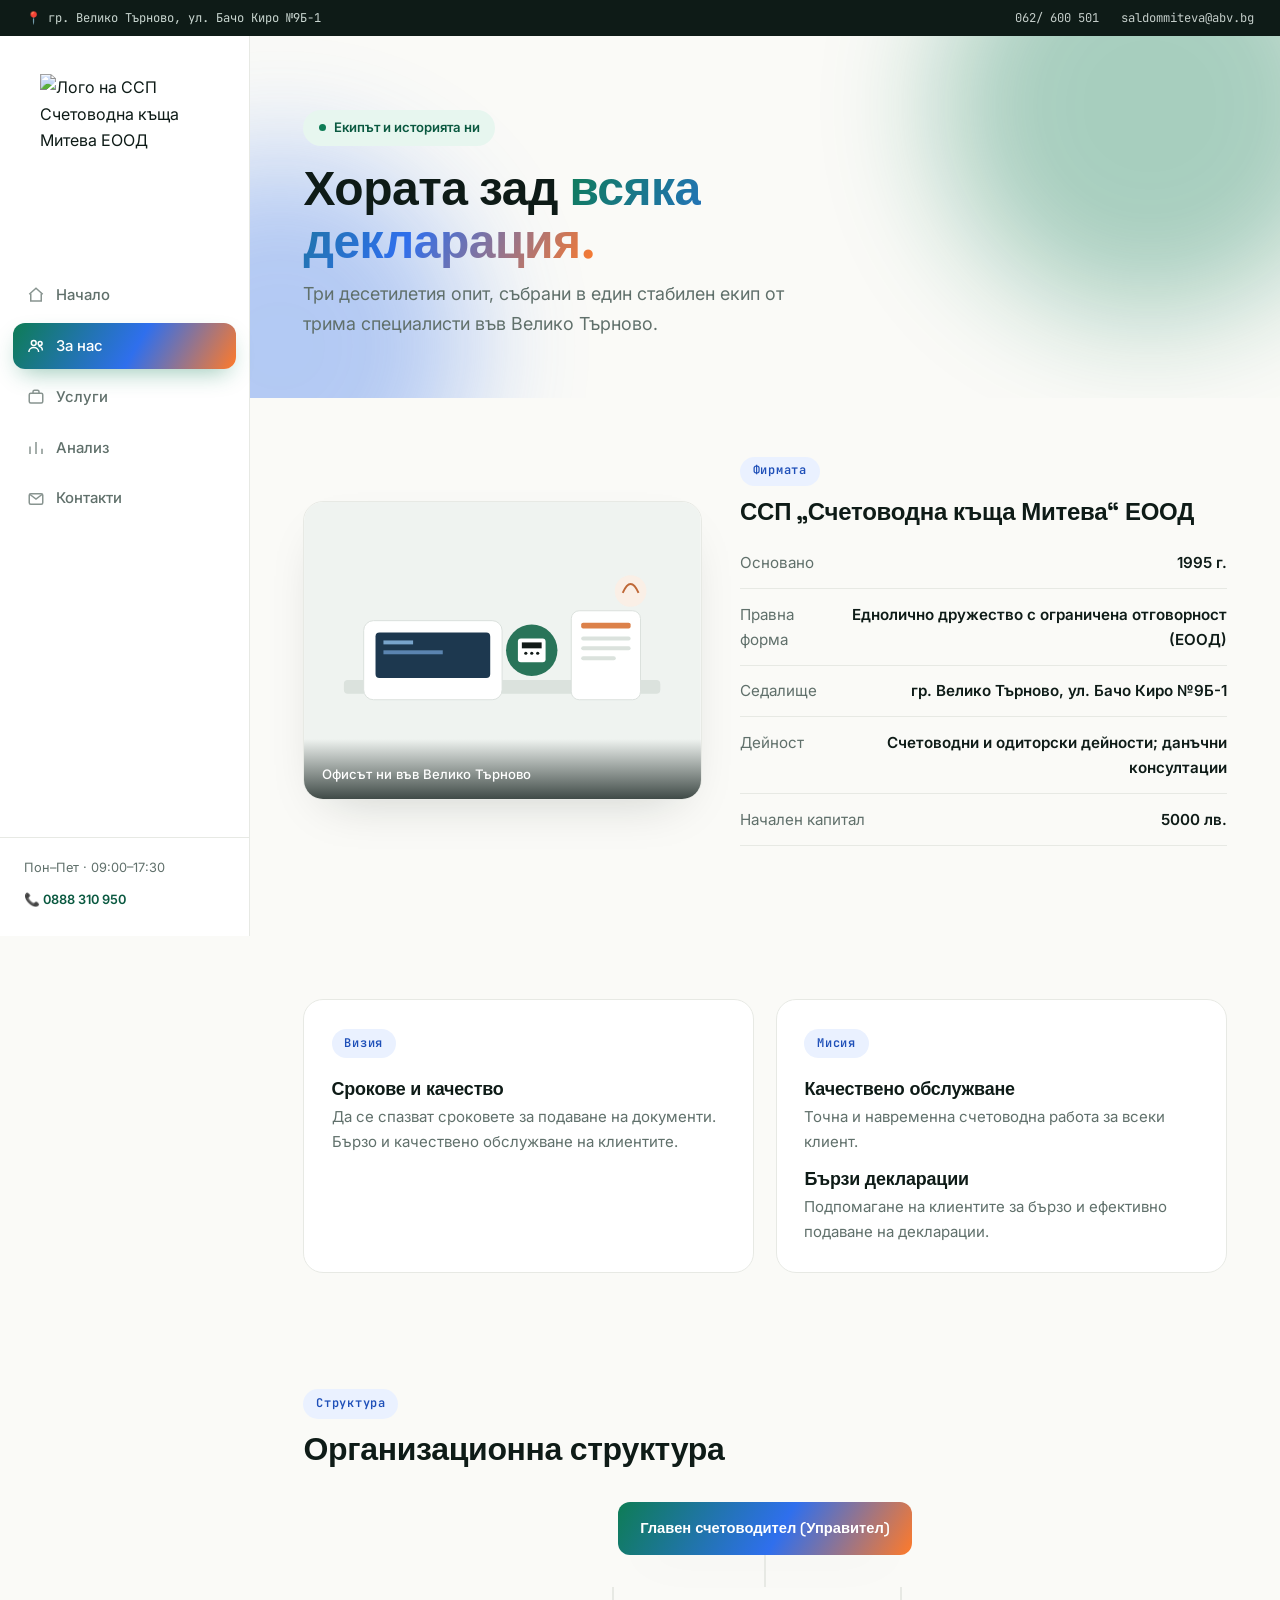
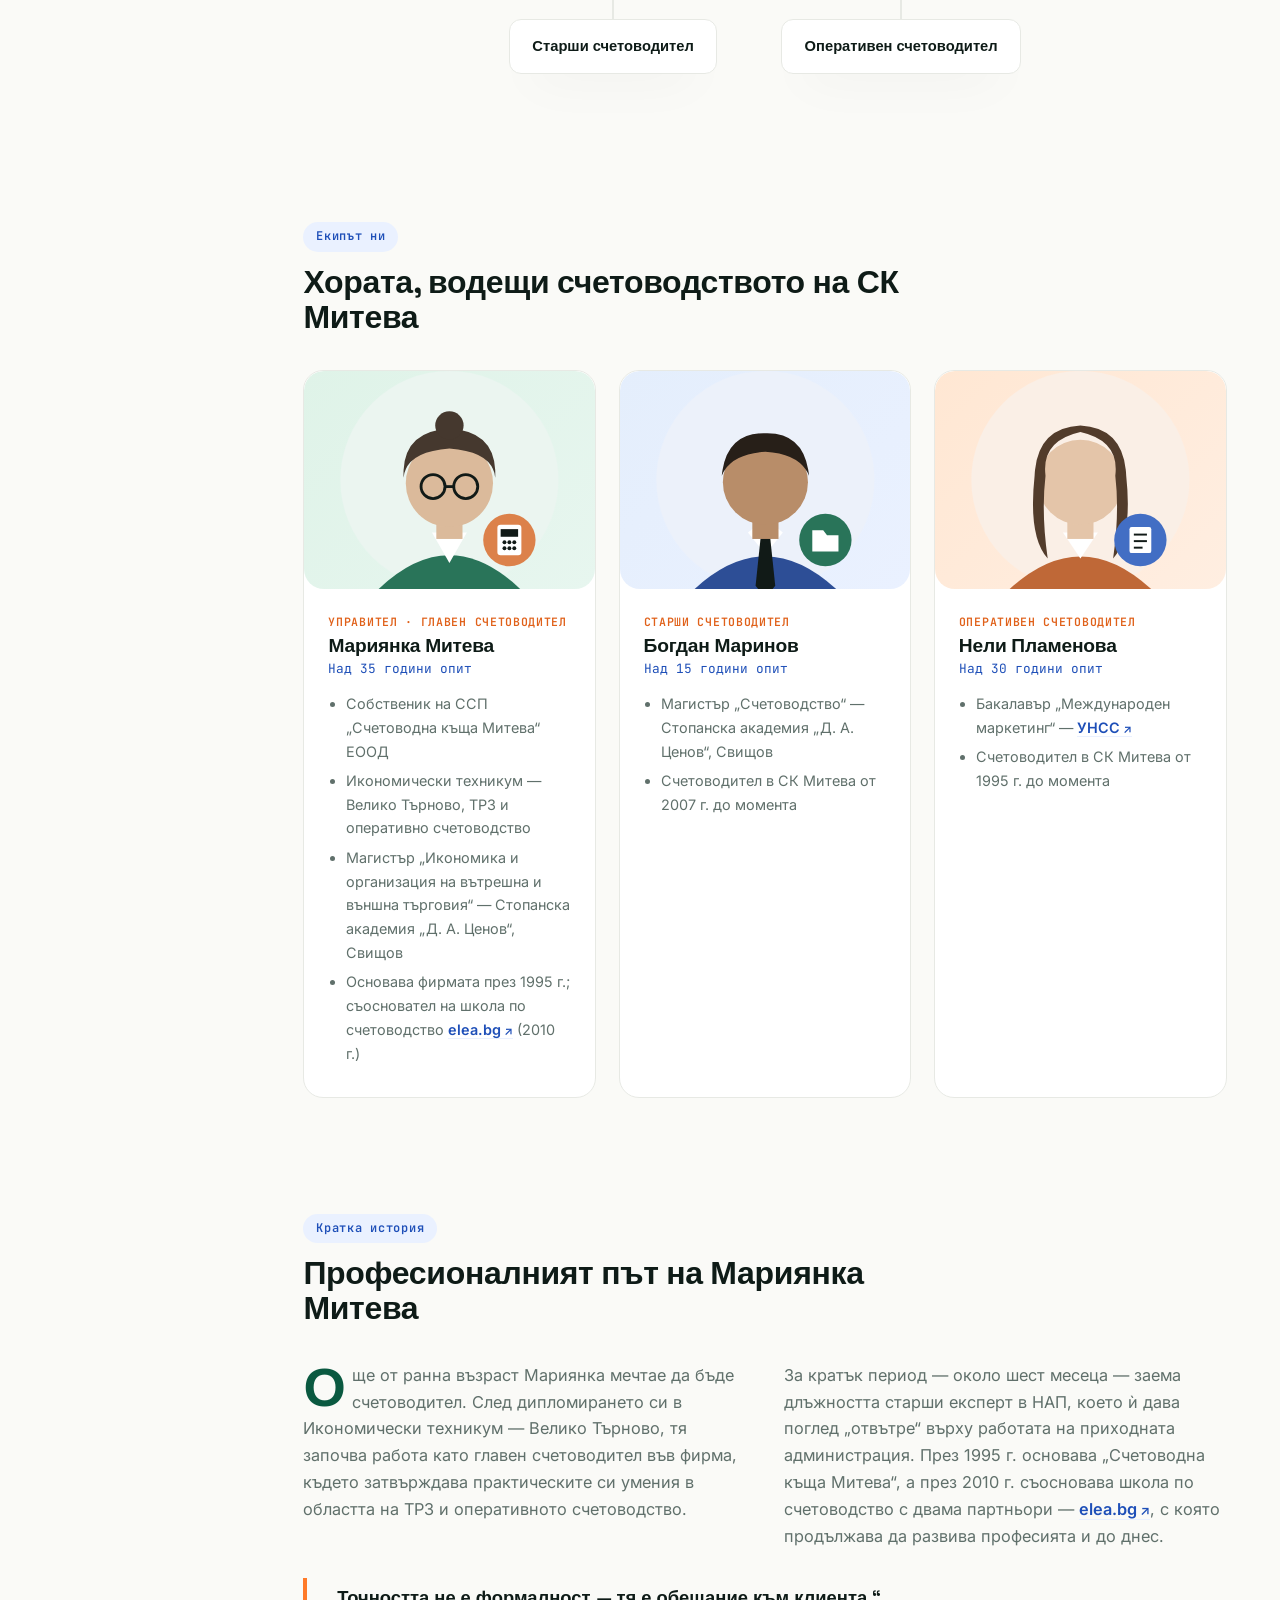
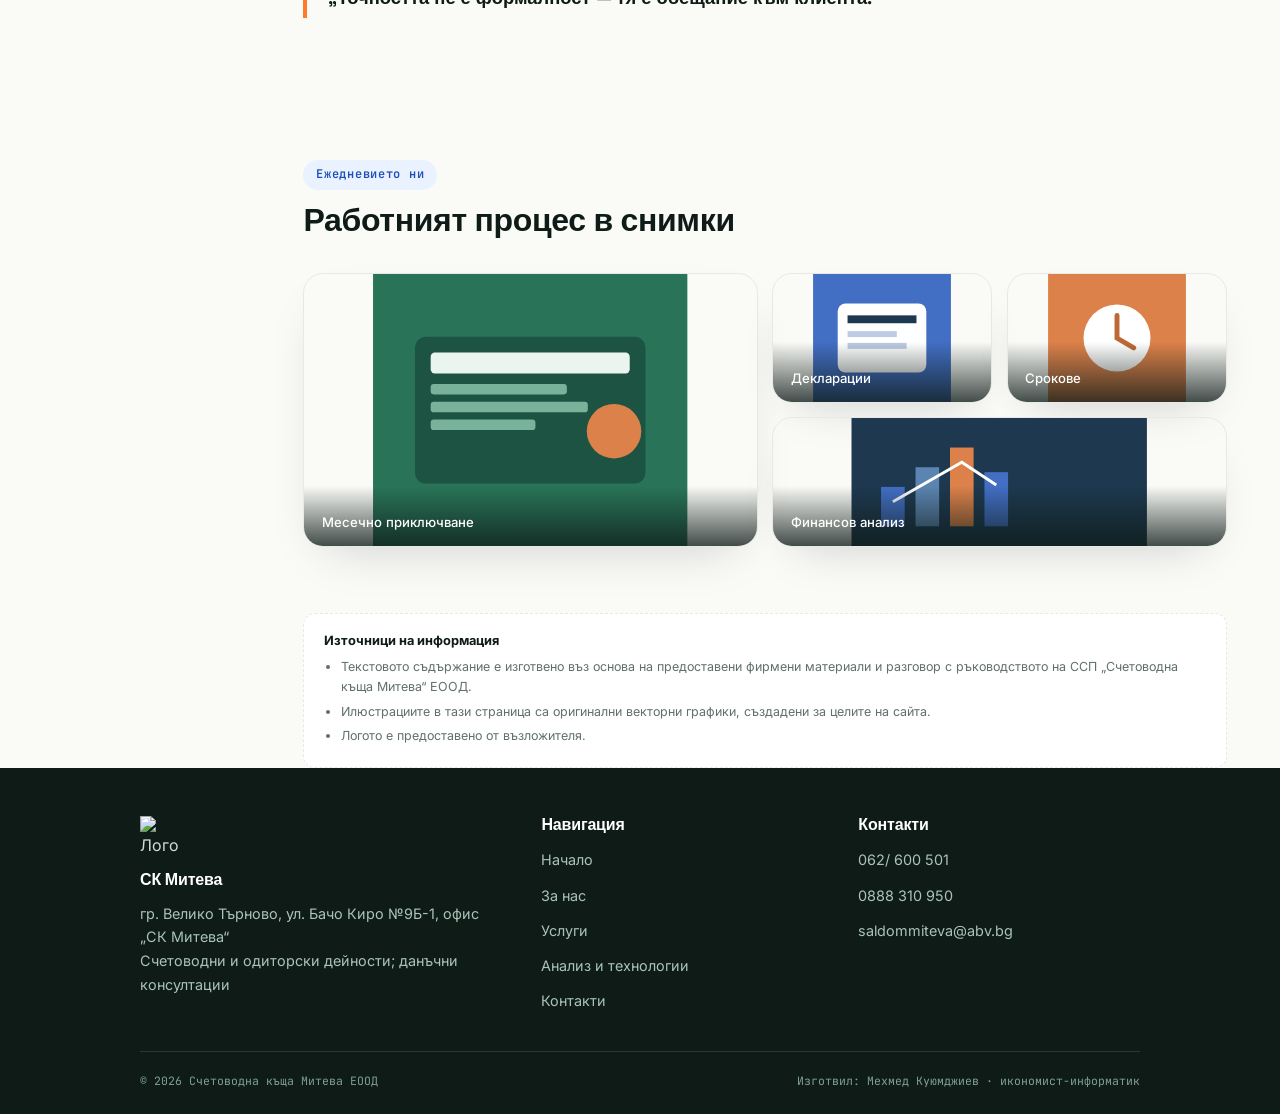
==== about.html @ 972c0923 "Add files via upload" ====
<!DOCTYPE html>
<html lang="bg">
<head>
<meta charset="UTF-8">
<meta name="viewport" content="width=device-width, initial-scale=1.0">
<title>За нас — Екипът на Счетоводна къща Митева</title>
<meta name="description" content="Запознайте се с екипа на ССП „Счетоводна къща Митева“ ЕООД — Мариянка Митева, Богдан Маринов и Нели Пламенова. Над 30 години общ опит във Велико Търново.">
<meta name="keywords" content="счетоводители Велико Търново, Мариянка Митева, счетоводен екип, СК Митева, счетоводна кантора">
<meta name="robots" content="index, follow">
<meta name="author" content="ССП „Счетоводна къща Митева“ ЕООД">
<link rel="canonical" href="https://www.skmiteva.bg/about.html">
<meta property="og:type" content="website">
<meta property="og:site_name" content="Счетоводна къща Митева">
<meta property="og:title" content="За нас — екипът на Счетоводна къща Митева">
<meta property="og:description" content="Три десетилетия опит, събрани в един стабилен екип от трима счетоводители във Велико Търново.">
<meta property="og:image" content="https://www.skmiteva.bg/assets/logo.svg">
<meta property="og:url" content="https://www.skmiteva.bg/about.html">
<meta property="og:locale" content="bg_BG">
<link rel="icon" type="image/svg+xml" href="assets/logo.svg">
<link rel="preconnect" href="https://fonts.googleapis.com">
<link rel="preconnect" href="https://fonts.gstatic.com" crossorigin>
<link href="https://fonts.googleapis.com/css2?family=Space+Grotesk:wght@500;600;700&family=Inter:wght@400;500;600;700&family=JetBrains+Mono:wght@400;500;600&display=swap" rel="stylesheet">
<link rel="stylesheet" href="style.css">
</head>
<body>

<div class="top-banner">
  <div class="tb-left"><span>📍 гр. Велико Търново, ул. Бачо Киро №9Б-1</span></div>
  <div class="tb-right">
    <a href="tel:062600501">062/ 600 501</a>
    <a href="mailto:saldommiteva@abv.bg">saldommiteva@abv.bg</a>
  </div>
</div>

<div class="page-wrap">
  <aside class="sidebar">
    <div class="logo-real"><img src="assets/logo.svg" alt="Лого на ССП Счетоводна къща Митева ЕООД" width="170" height="170"></div>
    <ul class="nav-menu">
      <li><a href="index.html"><svg width="18" height="18" viewBox="0 0 24 24" fill="none" stroke="currentColor" stroke-width="2"><path d="M3 11l9-8 9 8"/><path d="M5 10v10h14V10"/></svg><span class="label">Начало</span></a></li>
      <li><a href="about.html"><svg width="18" height="18" viewBox="0 0 24 24" fill="none" stroke="currentColor" stroke-width="2"><circle cx="9" cy="8" r="3.2"/><path d="M2.5 20c0-3.6 3-6 6.5-6s6.5 2.4 6.5 6"/><circle cx="17.5" cy="8.5" r="2.6"/><path d="M15.5 12.5c2.9.2 5 2.3 5 5.5"/></svg><span class="label">За нас</span></a></li>
      <li><a href="services.html"><svg width="18" height="18" viewBox="0 0 24 24" fill="none" stroke="currentColor" stroke-width="2"><rect x="3" y="7" width="18" height="13" rx="2"/><path d="M8 7V5a2 2 0 0 1 2-2h4a2 2 0 0 1 2 2v2"/></svg><span class="label">Услуги</span></a></li>
      <li><a href="analysis.html"><svg width="18" height="18" viewBox="0 0 24 24" fill="none" stroke="currentColor" stroke-width="2"><path d="M4 20V10M12 20V4M20 20v-7"/></svg><span class="label">Анализ</span></a></li>
      <li><a href="contacts.html"><svg width="18" height="18" viewBox="0 0 24 24" fill="none" stroke="currentColor" stroke-width="2"><rect x="3" y="5" width="18" height="14" rx="2"/><path d="m4 6 8 6 8-6"/></svg><span class="label">Контакти</span></a></li>
    </ul>
    <div class="sidebar-foot">Пон–Пет · 09:00–17:30<a class="call-btn" href="tel:0888310950">📞 0888 310 950</a></div>
  </aside>

  <main class="main">

    <section class="hero" style="padding-bottom:2.6rem;">
      <div class="blob-field"><div class="blob b1"></div><div class="blob b2"></div></div>
      <div class="container">
        <span class="badge reveal in-view"><span class="dot"></span>Екипът и историята ни</span>
        <h1 class="reveal in-view" style="transition-delay:.05s; max-width:16ch;">Хората зад <span class="grad-text">всяка декларация.</span></h1>
        <p class="lede reveal in-view" style="transition-delay:.12s">
          Три десетилетия опит, събрани в един стабилен екип от трима
          специалисти във Велико Търново.
        </p>
      </div>
    </section>

    <!-- ФИРМЕНИ ДАННИ + ОФИС ИЛЮСТРАЦИЯ (параграф с картинка) -->
    <section>
      <div class="container">
        <div class="float-block reveal">
          <div class="float-media">
            <div class="img-frame">
              <svg viewBox="0 0 400 300" xmlns="http://www.w3.org/2000/svg" style="background:#F3F6F3;">
                <rect width="400" height="300" fill="#EEF3EF"/>
                <rect x="40" y="180" width="320" height="14" rx="4" fill="#D8E3DC"/>
                <rect x="60" y="120" width="140" height="80" rx="10" fill="#FFFFFF" stroke="#D9E2DC"/>
                <rect x="72" y="132" width="116" height="46" rx="4" fill="#123A5C"/>
                <rect x="80" y="140" width="30" height="4" fill="#66A7E0"/>
                <rect x="80" y="150" width="60" height="4" fill="#4A87C7"/>
                <circle cx="230" cy="150" r="26" fill="#0E7C55"/>
                <rect x="216" y="138" width="28" height="24" rx="3" fill="#fff"/>
                <rect x="220" y="142" width="20" height="6" fill="#0E1B17"/>
                <circle cx="224" cy="153" r="1.6" fill="#0E1B17"/><circle cx="230" cy="153" r="1.6" fill="#0E1B17"/><circle cx="236" cy="153" r="1.6" fill="#0E1B17"/>
                <rect x="270" y="110" width="70" height="90" rx="8" fill="#fff" stroke="#D9E2DC"/>
                <rect x="280" y="122" width="50" height="6" rx="2" fill="#FF7A29"/>
                <rect x="280" y="136" width="50" height="4" rx="2" fill="#D8E3DC"/>
                <rect x="280" y="146" width="50" height="4" rx="2" fill="#D8E3DC"/>
                <rect x="280" y="156" width="35" height="4" rx="2" fill="#D8E3DC"/>
                <circle cx="330" cy="90" r="16" fill="#FFEEE1"/>
                <path d="M322 92 q8 -18 16 0" fill="none" stroke="#E0611A" stroke-width="2"/>
              </svg>
              <span class="cap">Офисът ни във Велико Търново</span>
            </div>
          </div>
          <div class="float-text">
            <span class="eyebrow-tag">Фирмата</span>
            <h2>ССП „Счетоводна къща Митева“ ЕООД</h2>
            <ul class="fact-list">
              <li><span>Основано</span><span>1995 г.</span></li>
              <li><span>Правна форма</span><span>Еднолично дружество с ограничена отговорност (ЕООД)</span></li>
              <li><span>Седалище</span><span>гр. Велико Търново, ул. Бачо Киро №9Б-1</span></li>
              <li><span>Дейност</span><span>Счетоводни и одиторски дейности; данъчни консултации</span></li>
              <li><span>Начален капитал</span><span>5000 лв.</span></li>
            </ul>
          </div>
        </div>
      </div>
    </section>

    <!-- ВИЗИЯ / МИСИЯ -->
    <section>
      <div class="container">
        <div class="grid grid-2">
          <div class="card reveal">
            <span class="eyebrow-tag">Визия</span>
            <h3 style="margin-top:.5rem;">Срокове и качество</h3>
            <p>Да се спазват сроковете за подаване на документи. Бързо
               и качествено обслужване на клиентите.</p>
          </div>
          <div class="card accent-blue reveal" style="transition-delay:.08s">
            <span class="eyebrow-tag">Мисия</span>
            <h3 style="margin-top:.5rem;">Качествено обслужване</h3>
            <p style="margin-bottom:.9rem;">Точна и навременна счетоводна работа за всеки клиент.</p>
            <h3>Бързи декларации</h3>
            <p>Подпомагане на клиентите за бързо и ефективно подаване на декларации.</p>
          </div>
        </div>
      </div>
    </section>

    <!-- ОРГАНИЗАЦИОННА СТРУКТУРА -->
    <section>
      <div class="container">
        <div class="section-head reveal">
          <span class="eyebrow-tag">Структура</span>
          <h2>Организационна структура</h2>
        </div>
        <div class="org-chart reveal">
          <div class="org-box top">Главен счетоводител (Управител)</div>
          <div class="org-line"></div>
          <div style="display:flex; align-items:flex-start; gap:4rem;">
            <div style="display:flex; flex-direction:column; align-items:center;"><div class="org-line"></div><div class="org-box">Старши счетоводител</div></div>
            <div style="display:flex; flex-direction:column; align-items:center;"><div class="org-line"></div><div class="org-box">Оперативен счетоводител</div></div>
          </div>
        </div>
      </div>
    </section>

    <!-- ЕКИП с полово различени илюстрации -->
    <section>
      <div class="container">
        <div class="section-head reveal">
          <span class="eyebrow-tag">Екипът ни</span>
          <h2>Хората, водещи счетоводството на СК Митева</h2>
        </div>

        <div class="grid grid-3">

          <!-- Мариянка Митева — жена, старша, очила -->
          <div class="team-card reveal">
            <div class="team-photo g1 img-frame" style="border:none; box-shadow:none;">
              <svg viewBox="0 0 200 200" xmlns="http://www.w3.org/2000/svg">
                <circle cx="100" cy="100" r="100" fill="#E7F6EF"/>
                <path d="M35 200 Q100 138 165 200 Z" fill="#0E7C55"/>
                <path d="M84 148 L100 176 L116 148 Z" fill="#FFFFFF"/>
                <rect x="88" y="126" width="24" height="28" fill="#E8B88A"/>
                <circle cx="100" cy="103" r="40" fill="#E8B88A"/>
                <path d="M58 98 Q56 55 100 53 Q144 55 142 98 Q140 74 100 71 Q60 74 58 98Z" fill="#4A3728"/>
                <circle cx="100" cy="50" r="13" fill="#4A3728"/>
                <circle cx="85" cy="106" r="11" fill="none" stroke="#0E1B17" stroke-width="2.6"/>
                <circle cx="115" cy="106" r="11" fill="none" stroke="#0E1B17" stroke-width="2.6"/>
                <line x1="96" y1="106" x2="104" y2="106" stroke="#0E1B17" stroke-width="2.6"/>
                <g transform="translate(155,155)">
                  <circle r="24" fill="#FF7A29"/>
                  <rect x="-11" y="-14" width="22" height="28" rx="3" fill="#fff"/>
                  <rect x="-8" y="-10" width="16" height="7" fill="#0E1B17"/>
                  <circle cx="-4.5" cy="2" r="1.8" fill="#0E1B17"/><circle cx="0" cy="2" r="1.8" fill="#0E1B17"/><circle cx="4.5" cy="2" r="1.8" fill="#0E1B17"/>
                  <circle cx="-4.5" cy="7.5" r="1.8" fill="#0E1B17"/><circle cx="0" cy="7.5" r="1.8" fill="#0E1B17"/><circle cx="4.5" cy="7.5" r="1.8" fill="#0E1B17"/>
                </g>
              </svg>
            </div>
            <div class="team-body">
              <span class="role">Управител · Главен счетоводител</span>
              <h3>Мариянка Митева</h3>
              <span class="years">Над 35 години опит</span>
              <ul>
                <li>Собственик на ССП „Счетоводна къща Митева“ ЕООД</li>
                <li>Икономически техникум — Велико Търново, ТРЗ и оперативно счетоводство</li>
                <li>Магистър „Икономика и организация на вътрешна и външна търговия“ — Стопанска академия „Д. А. Ценов“, Свищов</li>
                <li>Основава фирмата през 1995 г.; съосновател на школа по счетоводство <a href="https://elea.bg" target="_blank" rel="noopener" class="ext-link">elea.bg</a> (2010 г.)</li>
              </ul>
            </div>
          </div>

          <!-- Богдан Маринов — мъж, вратовръзка -->
          <div class="team-card reveal" style="transition-delay:.08s">
            <div class="team-photo g2 img-frame" style="border:none; box-shadow:none;">
              <svg viewBox="0 0 200 200" xmlns="http://www.w3.org/2000/svg">
                <circle cx="100" cy="100" r="100" fill="#EAF1FF"/>
                <path d="M35 200 Q100 140 165 200 Z" fill="#1E4FB8"/>
                <path d="M84 148 L100 168 L116 148 L107 141 L100 152 L93 141 Z" fill="#FFFFFF"/>
                <path d="M96 149 L104 149 L109 197 L100 208 L91 197 Z" fill="#0E1B17"/>
                <rect x="88" y="126" width="24" height="28" fill="#C98A55"/>
                <circle cx="100" cy="102" r="39" fill="#C98A55"/>
                <path d="M60 96 Q64 56 100 57 Q136 56 140 96 Q132 76 100 74 Q68 76 60 96Z" fill="#2A1E15"/>
                <g transform="translate(155,155)">
                  <circle r="24" fill="#0E7C55"/>
                  <path d="M-12 -9 h10 l3.5 4.5 h10.5 v15 h-24 z" fill="#fff"/>
                </g>
              </svg>
            </div>
            <div class="team-body">
              <span class="role">Старши счетоводител</span>
              <h3>Богдан Маринов</h3>
              <span class="years">Над 15 години опит</span>
              <ul>
                <li>Магистър „Счетоводство“ — Стопанска академия „Д. А. Ценов“, Свищов</li>
                <li>Счетоводител в СК Митева от 2007 г. до момента</li>
              </ul>
            </div>
          </div>

          <!-- Нели Пламенова — жена, дълга коса -->
          <div class="team-card reveal" style="transition-delay:.16s">
            <div class="team-photo g3 img-frame" style="border:none; box-shadow:none;">
              <svg viewBox="0 0 200 200" xmlns="http://www.w3.org/2000/svg">
                <circle cx="100" cy="100" r="100" fill="#FFEEE1"/>
                <path d="M35 200 Q100 140 165 200 Z" fill="#E0611A"/>
                <path d="M84 148 L100 172 L116 148 Z" fill="#FFFFFF"/>
                <rect x="88" y="126" width="24" height="28" fill="#F0C39A"/>
                <circle cx="100" cy="102" r="39" fill="#F0C39A"/>
                <path d="M58 96 Q52 152 70 172 Q64 130 68 96 Q64 64 100 56 Q136 64 132 96 Q136 130 130 172 Q148 152 142 96 Q140 52 100 50 Q60 52 58 96Z" fill="#5B3A22"/>
                <g transform="translate(155,155)">
                  <circle r="24" fill="#2F6FED"/>
                  <rect x="-10" y="-12" width="20" height="24" rx="2" fill="#fff"/>
                  <line x1="-6" y1="-5" x2="6" y2="-5" stroke="#0E1B17" stroke-width="1.8"/>
                  <line x1="-6" y1="1" x2="6" y2="1" stroke="#0E1B17" stroke-width="1.8"/>
                  <line x1="-6" y1="7" x2="2" y2="7" stroke="#0E1B17" stroke-width="1.8"/>
                </g>
              </svg>
            </div>
            <div class="team-body">
              <span class="role">Оперативен счетоводител</span>
              <h3>Нели Пламенова</h3>
              <span class="years">Над 30 години опит</span>
              <ul>
                <li>Бакалавър „Международен маркетинг“ — <a href="https://unwe.bg" target="_blank" rel="noopener" class="ext-link">УНСС</a></li>
                <li>Счетоводител в СК Митева от 1995 г. до момента</li>
              </ul>
            </div>
          </div>

        </div>
      </div>
    </section>

    <!-- ИСТОРИЯ - колонен текст -->
    <section>
      <div class="container">
        <div class="section-head reveal">
          <span class="eyebrow-tag">Кратка история</span>
          <h2>Професионалният път на Мариянка Митева</h2>
        </div>
        <div class="cols-text reveal">
          <p class="drop-cap">Още от ранна възраст Мариянка мечтае да бъде счетоводител.
          След дипломирането си в Икономически техникум — Велико Търново, тя
          започва работа като главен счетоводител във фирма, където затвърждава
          практическите си умения в областта на ТРЗ и оперативното счетоводство.</p>
          <p>За кратък период — около шест месеца — заема длъжността старши
          експерт в НАП, което ѝ дава поглед „отвътре“ върху работата на
          приходната администрация. През 1995 г. основава „Счетоводна къща
          Митева“, а през 2010 г. съосновава школа по счетоводство с двама
          партньори — <a href="https://elea.bg" target="_blank" rel="noopener" class="ext-link">elea.bg</a>,
          с която продължава да развива професията и до днес.</p>
        </div>
        <div class="pull-quote reveal">„Точността не е формалност — тя е обещание към клиента.“</div>
      </div>
    </section>

    <!-- ГАЛЕРИЯ -->
    <section>
      <div class="container">
        <div class="section-head reveal">
          <span class="eyebrow-tag">Ежедневието ни</span>
          <h2>Работният процес в снимки</h2>
        </div>
        <div class="gallery reveal">
          <div class="g-item wide tall img-frame">
            <svg viewBox="0 0 300 260" xmlns="http://www.w3.org/2000/svg"><rect width="300" height="260" fill="#0E7C55"/><rect x="40" y="60" width="220" height="140" rx="10" fill="#0A5940"/><rect x="55" y="75" width="190" height="20" rx="4" fill="#E7F6EF"/><rect x="55" y="105" width="130" height="10" rx="3" fill="#63B996"/><rect x="55" y="122" width="150" height="10" rx="3" fill="#63B996"/><rect x="55" y="139" width="100" height="10" rx="3" fill="#63B996"/><circle cx="230" cy="150" r="26" fill="#FF7A29"/></svg>
            <span class="cap">Месечно приключване</span>
          </div>
          <div class="g-item img-frame"><svg viewBox="0 0 140 130" xmlns="http://www.w3.org/2000/svg"><rect width="140" height="130" fill="#2F6FED"/><rect x="25" y="30" width="90" height="70" rx="8" fill="#fff"/><rect x="35" y="42" width="70" height="8" fill="#123A5C"/><rect x="35" y="58" width="50" height="6" fill="#B7CCEE"/><rect x="35" y="70" width="60" height="6" fill="#B7CCEE"/></svg><span class="cap">Декларации</span></div>
          <div class="g-item img-frame"><svg viewBox="0 0 140 130" xmlns="http://www.w3.org/2000/svg"><rect width="140" height="130" fill="#FF7A29"/><circle cx="70" cy="65" r="34" fill="#fff"/><path d="M70 42v23l17 10" stroke="#E0611A" stroke-width="5" fill="none" stroke-linecap="round"/></svg><span class="cap">Срокове</span></div>
          <div class="g-item wide img-frame"><svg viewBox="0 0 300 130" xmlns="http://www.w3.org/2000/svg"><rect width="300" height="130" fill="#123A5C"/><rect x="30" y="70" width="24" height="40" fill="#2F6FED"/><rect x="65" y="50" width="24" height="60" fill="#4A87C7"/><rect x="100" y="30" width="24" height="80" fill="#FF7A29"/><rect x="135" y="55" width="24" height="55" fill="#2F6FED"/><path d="M42 85 L77 65 L112 45 L147 68" stroke="#fff" stroke-width="3" fill="none"/></svg><span class="cap">Финансов анализ</span></div>
        </div>
      </div>
    </section>

    <div class="container">
      <div class="sources reveal">
        <strong>Източници на информация</strong>
        <ul>
          <li>Текстовото съдържание е изготвено въз основа на предоставени фирмени материали и разговор с ръководството на ССП „Счетоводна къща Митева“ ЕООД.</li>
          <li>Илюстрациите в тази страница са оригинални векторни графики, създадени за целите на сайта.</li>
          <li>Логото е предоставено от възложителя.</li>
        </ul>
      </div>
    </div>

  </main>
</div>

<footer class="bottom-banner">
  <div class="footer-grid">
    <div>
      <img src="assets/logo.svg" alt="Лого СК Митева" class="footer-logo">
      <h4>СК Митева</h4>
      <p>гр. Велико Търново, ул. Бачо Киро №9Б-1, офис „СК Митева“<br>Счетоводни и одиторски дейности; данъчни консултации</p>
    </div>
    <div>
      <h4>Навигация</h4>
      <ul><li><a href="index.html">Начало</a></li><li><a href="about.html">За нас</a></li><li><a href="services.html">Услуги</a></li><li><a href="analysis.html">Анализ и технологии</a></li><li><a href="contacts.html">Контакти</a></li></ul>
    </div>
    <div>
      <h4>Контакти</h4>
      <ul><li><a href="tel:062600501">062/ 600 501</a></li><li><a href="tel:0888310950">0888 310 950</a></li><li><a href="mailto:saldommiteva@abv.bg">saldommiteva@abv.bg</a></li></ul>
    </div>
  </div>
  <div class="footer-bottom">
    <span>© 2026 Счетоводна къща Митева ЕООД</span>
    <span>Изготвил: Мехмед Куюмджиев · икономист-информатик</span>
  </div>
</footer>

<script src="script.js"></script>
</body>
</html>
---- style.css ----
/* =========================================================
   СЧЕТОВОДНА КЪЩА МИТЕВА — стилове v2
   Съвременен вид: светъл фон, стъклени повърхности,
   градиентни акценти зелено→синьо→оранжево, меки сенки.
   ========================================================= */

:root{
  --green:        #0E7C55;
  --green-dark:   #0A5940;
  --green-soft:   #E7F6EF;
  --blue:         #2F6FED;
  --blue-dark:    #1E4FB8;
  --blue-soft:    #EAF1FF;
  --orange:       #FF7A29;
  --orange-dark:  #E0611A;
  --orange-soft:  #FFEEE1;
  --red-soft:     #FBEAEA;
  --red:          #C94848;

  --bg:           #FAFAF7;
  --surface:      #FFFFFF;
  --ink:          #0E1B17;
  --ink-soft:     #60706B;
  --line:         #E7E9E4;
  --glass:        rgba(255,255,255,.55);

  --grad-main: linear-gradient(120deg, var(--green) 0%, var(--blue) 55%, var(--orange) 100%);

  --font-display: "Space Grotesk", "Segoe UI", sans-serif;
  --font-body: "Inter", "Segoe UI", sans-serif;
  --font-mono: "JetBrains Mono", monospace;

  --radius-sm: 12px;
  --radius: 20px;
  --radius-lg: 28px;
  --sidebar-w: 250px;
  --shadow-soft: 0 20px 50px -25px rgba(14,27,23,.22);
  --shadow-lift: 0 26px 60px -20px rgba(14,27,23,.28);
}

*{box-sizing:border-box;}
html{scroll-behavior:smooth;}
body{
  margin:0;
  font-family:var(--font-body);
  background:var(--bg);
  color:var(--ink);
  line-height:1.65;
  -webkit-font-smoothing:antialiased;
  font-size:16px;
}
img{max-width:100%;display:block;}
a{color:inherit;text-decoration:none;}
h1,h2,h3,h4{
  font-family:var(--font-display);
  color:var(--ink);
  line-height:1.1;
  letter-spacing:-.01em;
  margin:0 0 .5em;
  font-weight:700;
}
p{margin:0 0 1em;color:var(--ink-soft); font-size:1.02rem;}
.badge{
  display:inline-flex;
  align-items:center;
  gap:.5rem;
  font-weight:600;
  font-size:.82rem;
  color:var(--green-dark);
  background:var(--green-soft);
  padding:.45rem .95rem;
  border-radius:999px;
  margin-bottom:1.1rem;
}
.badge .dot{width:7px;height:7px;border-radius:50%;background:var(--green); box-shadow:0 0 0 4px var(--green-soft);}
.grad-text{
  background:var(--grad-main);
  -webkit-background-clip:text;
  background-clip:text;
  color:transparent;
}
:focus-visible{outline:3px solid var(--orange); outline-offset:2px;}

/* ---------- горен банер ---------- */
.top-banner{
  background:var(--ink);
  color:#C9D6D0;
  font-family:var(--font-mono);
  font-size:.76rem;
  display:flex;
  justify-content:space-between;
  align-items:center;
  padding:.5rem 1.6rem;
  gap:1rem;
  flex-wrap:wrap;
}
.top-banner a{color:#E4EDE9; opacity:.85; transition:opacity .2s, color .2s;}
.top-banner a:hover{color:var(--orange); opacity:1;}
.top-banner .tb-left, .top-banner .tb-right{display:flex; gap:1.4rem; flex-wrap:wrap; align-items:center;}
.top-banner svg{vertical-align:-3px; margin-right:.35rem; opacity:.8;}

/* ---------- обвивка ---------- */
.page-wrap{display:flex; min-height:calc(100vh - 36px); align-items:stretch;}

/* ---------- вертикално меню ---------- */
.sidebar{
  width:var(--sidebar-w);
  flex-shrink:0;
  background:var(--surface);
  border-right:1px solid var(--line);
  display:flex;
  flex-direction:column;
  position:sticky;
  top:0;
  height:100vh;
  padding-top:.4rem;
}
.logo-slot{
  margin:1.5rem 1.3rem 1.2rem;
  padding:1.2rem .9rem;
  border-radius:var(--radius-sm);
  text-align:center;
  background:linear-gradient(var(--surface), var(--surface)) padding-box,
             var(--grad-main) border-box;
  border:2px dashed transparent;
  position:relative;
  color:var(--ink-soft);
  font-size:.7rem;
  letter-spacing:.03em;
}
.logo-slot strong{
  display:block;
  font-family:var(--font-display);
  font-size:1rem;
  color:var(--ink);
  margin-bottom:.3rem;
}
.brand-name{padding:0 1.5rem; margin-bottom:1.2rem;}
.brand-name .b1{
  display:block;
  font-family:var(--font-display);
  font-weight:700;
  font-size:1.12rem;
  color:var(--ink);
}
.brand-name .b2{
  display:block;
  font-family:var(--font-mono);
  font-size:.7rem;
  color:var(--green);
  margin-top:.25rem;
}
.nav-menu{list-style:none; margin:0; padding:0 .8rem; flex-grow:1;}
.nav-menu li{margin-bottom:.25rem;}
.nav-menu a{
  display:flex;
  align-items:center;
  gap:.7rem;
  padding:.7rem .9rem;
  border-radius:12px;
  font-size:.93rem;
  font-weight:500;
  color:var(--ink-soft);
  transition:background .2s, color .2s, transform .2s;
}
.nav-menu a svg{flex-shrink:0; opacity:.75;}
.nav-menu a:hover{background:var(--green-soft); color:var(--green-dark); transform:translateX(2px);}
.nav-menu a:hover svg{opacity:1;}
.nav-menu a.active{
  background:var(--grad-main);
  color:#fff;
  box-shadow:0 10px 24px -8px rgba(14,124,85,.45);
}
.nav-menu a.active svg{opacity:1;}
.sidebar-foot{
  padding:1.2rem 1.5rem 1.6rem;
  border-top:1px solid var(--line);
  font-size:.8rem;
  color:var(--ink-soft);
}
.sidebar-foot .call-btn{
  display:flex; align-items:center; gap:.5rem;
  margin-top:.7rem;
  font-weight:600;
  color:var(--green-dark);
}

/* ---------- основно съдържание ---------- */
.main{flex-grow:1; min-width:0; position:relative; overflow:hidden;}
.container{max-width:1000px; margin:0 auto; padding:0 2.4rem;}

/* ---------- фонови блобове (сигнатура) ---------- */
.blob-field{position:absolute; inset:0; z-index:0; overflow:hidden; pointer-events:none;}
.blob{
  position:absolute;
  border-radius:50%;
  filter:blur(60px);
  opacity:.35;
  animation:drift 16s ease-in-out infinite;
}
.blob.b1{width:420px; height:420px; background:var(--green); top:-140px; right:-80px;}
.blob.b2{width:380px; height:380px; background:var(--blue); top:120px; left:-160px; animation-delay:-4s;}
.blob.b3{width:300px; height:300px; background:var(--orange); bottom:-100px; right:220px; animation-delay:-9s;}
@keyframes drift{
  0%,100%{transform:translate(0,0) scale(1);}
  50%{transform:translate(30px,-25px) scale(1.08);}
}

/* ---------- HERO ---------- */
.hero{position:relative; padding:4.6rem 0 3.5rem; z-index:1;}
.hero-grid{display:grid; grid-template-columns:1.05fr .95fr; gap:3rem; align-items:center;}
.hero h1{font-size:3rem; margin-bottom:.65rem;}
.hero .lede{font-size:1.12rem; max-width:48ch;}
.reveal{opacity:0; transform:translateY(22px); transition:opacity .7s cubic-bezier(.2,.7,.3,1), transform .7s cubic-bezier(.2,.7,.3,1);}
.reveal.in-view{opacity:1; transform:translateY(0);}
.btn-row{display:flex; gap:.9rem; margin-top:1.5rem; flex-wrap:wrap;}
.btn{
  display:inline-flex; align-items:center; gap:.55rem;
  padding:.85rem 1.5rem;
  border-radius:999px;
  font-weight:600; font-size:.94rem;
  transition:transform .18s, box-shadow .18s, background .2s;
}
.btn-primary{
  background:var(--grad-main); background-size:180% 180%;
  color:#fff;
  box-shadow:0 14px 30px -10px rgba(14,124,85,.5);
}
.btn-primary:hover{transform:translateY(-3px); background-position:60% 40%;}
.btn-outline{border:1.5px solid var(--line); color:var(--ink); background:var(--surface);}
.btn-outline:hover{border-color:var(--green); color:var(--green-dark); transform:translateY(-3px);}

.stat-strip{display:flex; gap:2.4rem; margin-top:2.2rem; flex-wrap:wrap;}
.stat .n{font-family:var(--font-display); font-size:2.2rem; font-weight:700; display:block; color:var(--ink);}
.stat .l{font-size:.76rem; color:var(--ink-soft); font-weight:500;}

/* стъклена карта (hero илюстрация) */
.dash-card{
  background:var(--glass);
  backdrop-filter:blur(18px);
  border:1px solid rgba(255,255,255,.6);
  border-radius:var(--radius-lg);
  box-shadow:var(--shadow-lift);
  padding:1.6rem;
  position:relative;
}
.dash-card .dash-head{display:flex; justify-content:space-between; align-items:center; margin-bottom:1rem;}
.dash-card .dash-head span{font-family:var(--font-mono); font-size:.72rem; color:var(--ink-soft);}
.dash-pill{
  display:inline-flex; align-items:center; gap:.4rem;
  background:var(--green-soft); color:var(--green-dark);
  font-size:.72rem; font-weight:600; padding:.3rem .7rem; border-radius:999px;
}
.dash-pill .dot{width:6px;height:6px;border-radius:50%;background:var(--green);}
.float-badge{animation:bob 4.5s ease-in-out infinite;}
@keyframes bob{0%,100%{transform:translateY(0);} 50%{transform:translateY(-10px);}}
.chart-bar{transform-origin:bottom; animation:grow 1.2s cubic-bezier(.2,.7,.3,1) forwards;}
.chart-line{stroke-dasharray:420; stroke-dashoffset:420; animation:draw 1.8s ease forwards .35s;}
@keyframes grow{from{transform:scaleY(0);} to{transform:scaleY(1);}}
@keyframes draw{to{stroke-dashoffset:0;}}

/* ---------- секции ---------- */
section{padding:3.6rem 0; position:relative; z-index:1;}
.section-head{max-width:62ch; margin-bottom:2.2rem;}
.section-head h2{font-size:2rem;}
.eyebrow-tag{
  display:inline-block;
  font-family:var(--font-mono);
  font-size:.75rem;
  font-weight:600;
  letter-spacing:.06em;
  color:var(--blue-dark);
  background:var(--blue-soft);
  padding:.3rem .8rem;
  border-radius:999px;
  margin-bottom:.8rem;
}

/* карти */
.grid{display:grid; gap:1.4rem;}
.grid-2{grid-template-columns:1fr 1fr;}
.grid-3{grid-template-columns:repeat(3,1fr);}
.grid-4{grid-template-columns:repeat(4,1fr);}

.card{
  background:var(--surface);
  border:1px solid var(--line);
  border-radius:var(--radius);
  padding:1.7rem;
  transition:box-shadow .25s, transform .25s, border-color .25s;
}
.card:hover{box-shadow:var(--shadow-soft); transform:translateY(-5px); border-color:transparent;}
.card .icon-wrap{
  width:48px;height:48px;
  border-radius:14px;
  background:var(--green-soft); color:var(--green-dark);
  display:flex;align-items:center;justify-content:center;
  margin-bottom:1rem;
}
.card h3{font-size:1.12rem; margin-bottom:.4rem;}
.card p{font-size:.94rem; margin-bottom:0;}
.card.accent-orange .icon-wrap{background:var(--orange-soft); color:var(--orange-dark);}
.card.accent-blue .icon-wrap{background:var(--blue-soft); color:var(--blue-dark);}

/* екип */
.team-card{
  background:var(--surface);
  border:1px solid var(--line);
  border-radius:var(--radius);
  overflow:hidden;
  display:flex; flex-direction:column;
  transition:box-shadow .25s, transform .25s;
}
.team-card:hover{box-shadow:var(--shadow-soft); transform:translateY(-5px);}
.team-photo{
  aspect-ratio:4/3;
  display:flex;align-items:center;justify-content:center;
  position:relative;
  overflow:hidden;
}
.team-photo.g1{background:linear-gradient(135deg,#DFF3E8,#E7F6EF);}
.team-photo.g2{background:linear-gradient(135deg,#E4EEFC,#EAF1FF);}
.team-photo.g3{background:linear-gradient(135deg,#FFE7D3,#FFEEE1);}
.team-body{padding:1.4rem 1.5rem 1.6rem;}
.team-body .role{
  font-family:var(--font-mono); font-size:.72rem; font-weight:600;
  text-transform:uppercase; letter-spacing:.06em;
  color:var(--orange-dark); margin-bottom:.25rem; display:block;
}
.team-body h3{font-size:1.2rem; margin-bottom:.15rem;}
.team-body .years{color:var(--blue-dark); font-family:var(--font-mono); font-size:.8rem; margin-bottom:.8rem; display:block;}
.team-body ul{margin:0; padding-left:1.1rem; color:var(--ink-soft); font-size:.9rem;}
.team-body li{margin-bottom:.35rem;}

/* org схема */
.org-chart{display:flex; flex-direction:column; align-items:center; margin:2rem 0;}
.org-box{
  background:var(--surface);
  border:1px solid var(--line);
  border-radius:var(--radius-sm);
  padding:.9rem 1.4rem;
  font-family:var(--font-display); font-weight:600; font-size:.92rem;
  text-align:center; box-shadow:var(--shadow-soft);
}
.org-box.top{background:var(--grad-main); color:#fff; border:none;}
.org-line{width:2px; height:32px; background:var(--line);}

/* хронология */
.timeline{border-left:2px solid var(--line); margin-left:.4rem; padding-left:1.7rem;}
.timeline-item{position:relative; padding-bottom:1.7rem;}
.timeline-item::before{
  content:"";
  position:absolute; left:-1.95rem; top:.3rem;
  width:12px;height:12px;border-radius:50%;
  background:var(--grad-main);
  box-shadow:0 0 0 4px var(--bg);
}
.timeline-item .yr{font-family:var(--font-mono); color:var(--blue-dark); font-weight:600; font-size:.83rem;}

/* таблици */
table.data{width:100%; border-collapse:collapse; background:var(--surface); border:1px solid var(--line); border-radius:var(--radius); overflow:hidden; box-shadow:var(--shadow-soft);}
table.data th, table.data td{padding:.95rem 1.1rem; border-bottom:1px solid var(--line); text-align:left; font-size:.93rem;}
table.data th{background:var(--ink); color:#fff; font-family:var(--font-mono); font-size:.74rem; text-transform:uppercase; letter-spacing:.05em; font-weight:600;}
table.data tr:last-child td{border-bottom:none;}
table.data tr:hover td{background:var(--green-soft);}

/* SWOT / PEST */
.matrix{display:grid; grid-template-columns:1fr 1fr; gap:1.3rem;}
.matrix .box{border-radius:var(--radius); padding:1.6rem; border:1px solid var(--line);}
.matrix .box h3{font-size:1.08rem; margin-bottom:.8rem;}
.matrix .box ul{margin:0; padding-left:1.2rem; color:var(--ink-soft);}
.matrix .box li{margin-bottom:.45rem;}
.box.s{background:var(--green-soft);}
.box.w{background:var(--orange-soft);}
.box.o{background:var(--blue-soft);}
.box.t{background:var(--red-soft);}

/* факти */
.fact-list{list-style:none; margin:0; padding:0;}
.fact-list li{display:flex; justify-content:space-between; gap:1rem; padding:.8rem 0; border-bottom:1px solid var(--line); font-size:.95rem;}
.fact-list li span:first-child{color:var(--ink-soft);}
.fact-list li span:last-child{font-weight:600; color:var(--ink); text-align:right;}

/* цитат */
.quote-box{
  background:var(--ink);
  color:#E6F0EA;
  border-radius:var(--radius-lg);
  padding:2.3rem 2.4rem;
  font-family:var(--font-display);
  font-size:1.25rem;
  font-weight:600;
  line-height:1.45;
  position:relative;
  overflow:hidden;
}
.quote-box::after{content:""; position:absolute; inset:0; background:var(--grad-main); opacity:.15;}
.quote-box span{position:relative;}

/* форма за контакт */
.contact-form{display:grid; gap:1.1rem; background:var(--surface); border:1px solid var(--line); border-radius:var(--radius); padding:2rem; box-shadow:var(--shadow-soft);}
.contact-form label{font-size:.83rem; font-weight:600; color:var(--ink); display:block; margin-bottom:.4rem;}
.contact-form input, .contact-form textarea{
  width:100%; padding:.8rem .9rem;
  border:1px solid var(--line); border-radius:12px;
  font-family:var(--font-body); font-size:.94rem; background:var(--bg);
  transition:border-color .2s, background .2s;
}
.contact-form input:focus, .contact-form textarea:focus{border-color:var(--green); outline:none; background:#fff;}
.map-frame{border:1px solid var(--line); border-radius:var(--radius); overflow:hidden; height:320px; box-shadow:var(--shadow-soft);}
.map-frame iframe{width:100%; height:100%; border:0;}

.price-note{font-size:.86rem; color:var(--ink-soft); background:var(--blue-soft); padding:1rem 1.2rem; border-radius:14px; margin-top:1.1rem;}

/* ---------- долен банер ---------- */
.bottom-banner{background:var(--ink); color:#CFE0D8; padding:3rem 2.4rem 1.5rem; position:relative; z-index:1;}
.footer-grid{max-width:1000px; margin:0 auto; display:grid; grid-template-columns:1.3fr 1fr 1fr; gap:2.2rem; padding-bottom:1.8rem; border-bottom:1px solid rgba(255,255,255,.12);}
.footer-grid h4{color:#fff; font-size:1rem; margin-bottom:.8rem; font-family:var(--font-display);}
.footer-grid p, .footer-grid a{color:#A9C4B7; font-size:.9rem;}
.footer-grid ul{list-style:none; margin:0; padding:0;}
.footer-grid li{margin-bottom:.55rem;}
.footer-grid a:hover{color:var(--orange);}
.footer-bottom{max-width:1000px; margin:0 auto; display:flex; justify-content:space-between; flex-wrap:wrap; gap:.5rem; padding-top:1.2rem; font-family:var(--font-mono); font-size:.72rem; color:#7FA091;}

/* ---------- реално лого ---------- */
.logo-real{
  margin:1.4rem 1.3rem 1.1rem;
  display:flex; align-items:center; justify-content:center;
  padding:.6rem;
}
.logo-real img{
  width:100%; max-width:170px; height:auto; object-fit:contain;
}
.footer-logo{width:44px; height:44px; object-fit:contain; margin-bottom:.7rem;}

/* ---------- снимки/илюстрации: ефекти ---------- */
.img-frame{
  border-radius:var(--radius);
  overflow:hidden;
  border:1px solid var(--line);
  box-shadow:var(--shadow-soft);
  position:relative;
}
.img-frame img, .img-frame svg{
  width:100%; height:100%; display:block; object-fit:cover;
  filter:grayscale(35%) saturate(1.05);
  transition:filter .5s ease, transform .6s ease;
}
.img-frame:hover img, .img-frame:hover svg{
  filter:grayscale(0%) saturate(1.15);
  transform:scale(1.04);
}
.img-frame .cap{
  position:absolute; left:0; right:0; bottom:0;
  background:linear-gradient(0deg, rgba(14,27,23,.78), transparent);
  color:#fff; padding:1.6rem 1.1rem .8rem;
  font-size:.82rem; font-weight:500;
}

/* ---------- параграф с картинка (редуващи се) ---------- */
.float-block{
  display:grid;
  grid-template-columns:.9fr 1.1fr;
  gap:2.4rem;
  align-items:center;
  margin-bottom:2.4rem;
}
.float-block.reverse{grid-template-columns:1.1fr .9fr;}
.float-block.reverse .float-media{order:2;}
.float-block.reverse .float-text{order:1;}
.float-media .img-frame{aspect-ratio:4/3;}

/* ---------- колонен текст ---------- */
.cols-text{
  column-count:2;
  column-gap:2.4rem;
  font-size:.98rem;
  color:var(--ink-soft);
}
.cols-text p{margin-bottom:1em;}
.drop-cap:first-letter{
  font-family:var(--font-display);
  font-size:3.4rem;
  font-weight:700;
  float:left;
  line-height:.85;
  padding:.05em .12em 0 0;
  color:var(--green-dark);
}

/* ---------- pull quote ---------- */
.pull-quote{
  border-left:4px solid var(--orange);
  padding:.3rem 0 .3rem 1.3rem;
  font-family:var(--font-display);
  font-size:1.15rem;
  font-weight:600;
  color:var(--ink);
  margin:1.6rem 0;
}

/* ---------- галерия ---------- */
.gallery{
  display:grid;
  grid-template-columns:repeat(4, 1fr);
  grid-auto-rows:130px;
  gap:.9rem;
}
.gallery .g-item{grid-column:span 1; grid-row:span 1;}
.gallery .g-item.wide{grid-column:span 2;}
.gallery .g-item.tall{grid-row:span 2;}
.gallery .img-frame{width:100%; height:100%;}

/* ---------- слайдшоу ---------- */
.carousel{
  position:relative;
  border-radius:var(--radius-lg);
  overflow:hidden;
  background:var(--surface);
  border:1px solid var(--line);
  box-shadow:var(--shadow-soft);
}
.carousel-track{position:relative; min-height:280px;}
.slide{
  position:absolute; inset:0;
  display:grid;
  grid-template-columns:.85fr 1.15fr;
  align-items:center;
  gap:2rem;
  padding:2.2rem 2.4rem;
  opacity:0;
  visibility:hidden;
  transition:opacity .6s ease;
}
.slide.active{opacity:1; visibility:visible; position:relative;}
.slide .s-icon{
  width:90px; height:90px; border-radius:22px;
  display:flex; align-items:center; justify-content:center;
  background:var(--grad-main);
  color:#fff;
}
.slide h3{font-size:1.25rem; margin-bottom:.5rem;}
.carousel-dots{
  display:flex; gap:.5rem; justify-content:center;
  padding:0 0 1.3rem;
}
.carousel-dots button{
  width:9px; height:9px; border-radius:50%;
  border:none; background:var(--line); cursor:pointer; padding:0;
  transition:background .2s, transform .2s;
}
.carousel-dots button.active{background:var(--green); transform:scale(1.25);}

/* ---------- източници ---------- */
.sources{
  font-size:.78rem;
  color:var(--ink-soft);
  background:var(--surface);
  border:1px dashed var(--line);
  border-radius:var(--radius-sm);
  padding:1rem 1.2rem;
  margin-top:.5rem;
}
.sources strong{color:var(--ink); display:block; margin-bottom:.35rem; font-size:.8rem;}
.sources ul{margin:0; padding-left:1.1rem;}
.sources li{margin-bottom:.25rem;}

/* ---------- external link ---------- */
.ext-link{
  color:var(--blue-dark);
  font-weight:600;
  border-bottom:1.5px solid var(--blue-soft);
  transition:border-color .2s, color .2s;
}
.ext-link:hover{border-color:var(--blue-dark);}
.ext-link::after{content:" ↗"; font-size:.8em;}

/* адаптивност */
@media (max-width: 900px){
  .hero-grid, .grid-2{grid-template-columns:1fr;}
  .grid-3, .grid-4{grid-template-columns:repeat(2,1fr);}
  .matrix{grid-template-columns:1fr;}
  .footer-grid{grid-template-columns:1fr;}
  .hero h1{font-size:2.3rem;}
  .float-block, .float-block.reverse{grid-template-columns:1fr;}
  .float-block.reverse .float-media, .float-block.reverse .float-text{order:initial;}
  .cols-text{column-count:1;}
  .gallery{grid-template-columns:repeat(2,1fr);}
  .slide{grid-template-columns:1fr; text-align:center;}
  .slide .s-icon{margin:0 auto;}
}
@media (max-width: 720px){
  .page-wrap{flex-direction:column;}
  .sidebar{width:100%; height:auto; position:relative; flex-direction:row; flex-wrap:wrap; align-items:center; padding:.7rem 1rem; gap:.4rem;}
  .logo-slot, .brand-name{display:none;}
  .nav-menu{display:flex; padding:0; gap:.3rem; overflow-x:auto;}
  .nav-menu li{margin:0;}
  .nav-menu a span.label{display:none;}
  .sidebar-foot{display:none;}
  .grid-3, .grid-4{grid-template-columns:1fr 1fr;}
  .container{padding:0 1.3rem;}
}
@media (prefers-reduced-motion: reduce){
  *{animation-duration:.001ms !important; animation-iteration-count:1 !important; transition-duration:.001ms !important;}
}
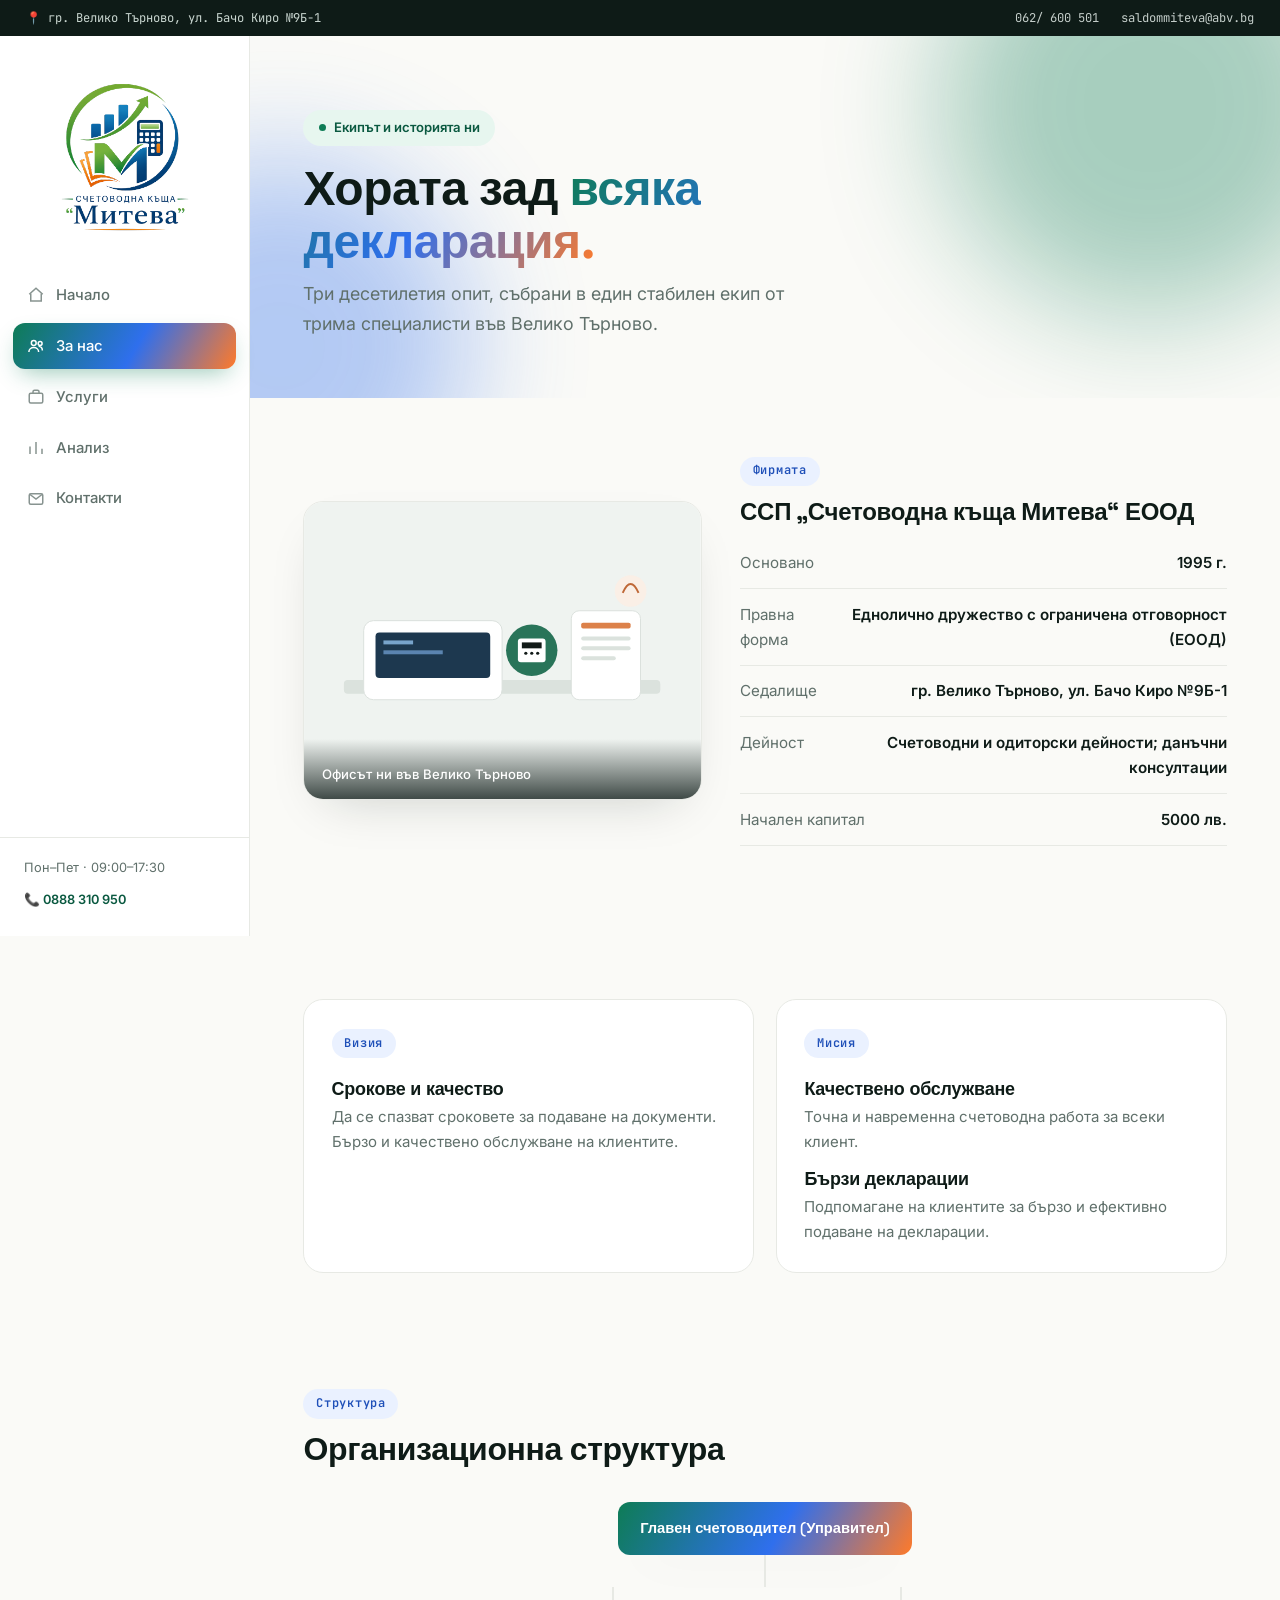
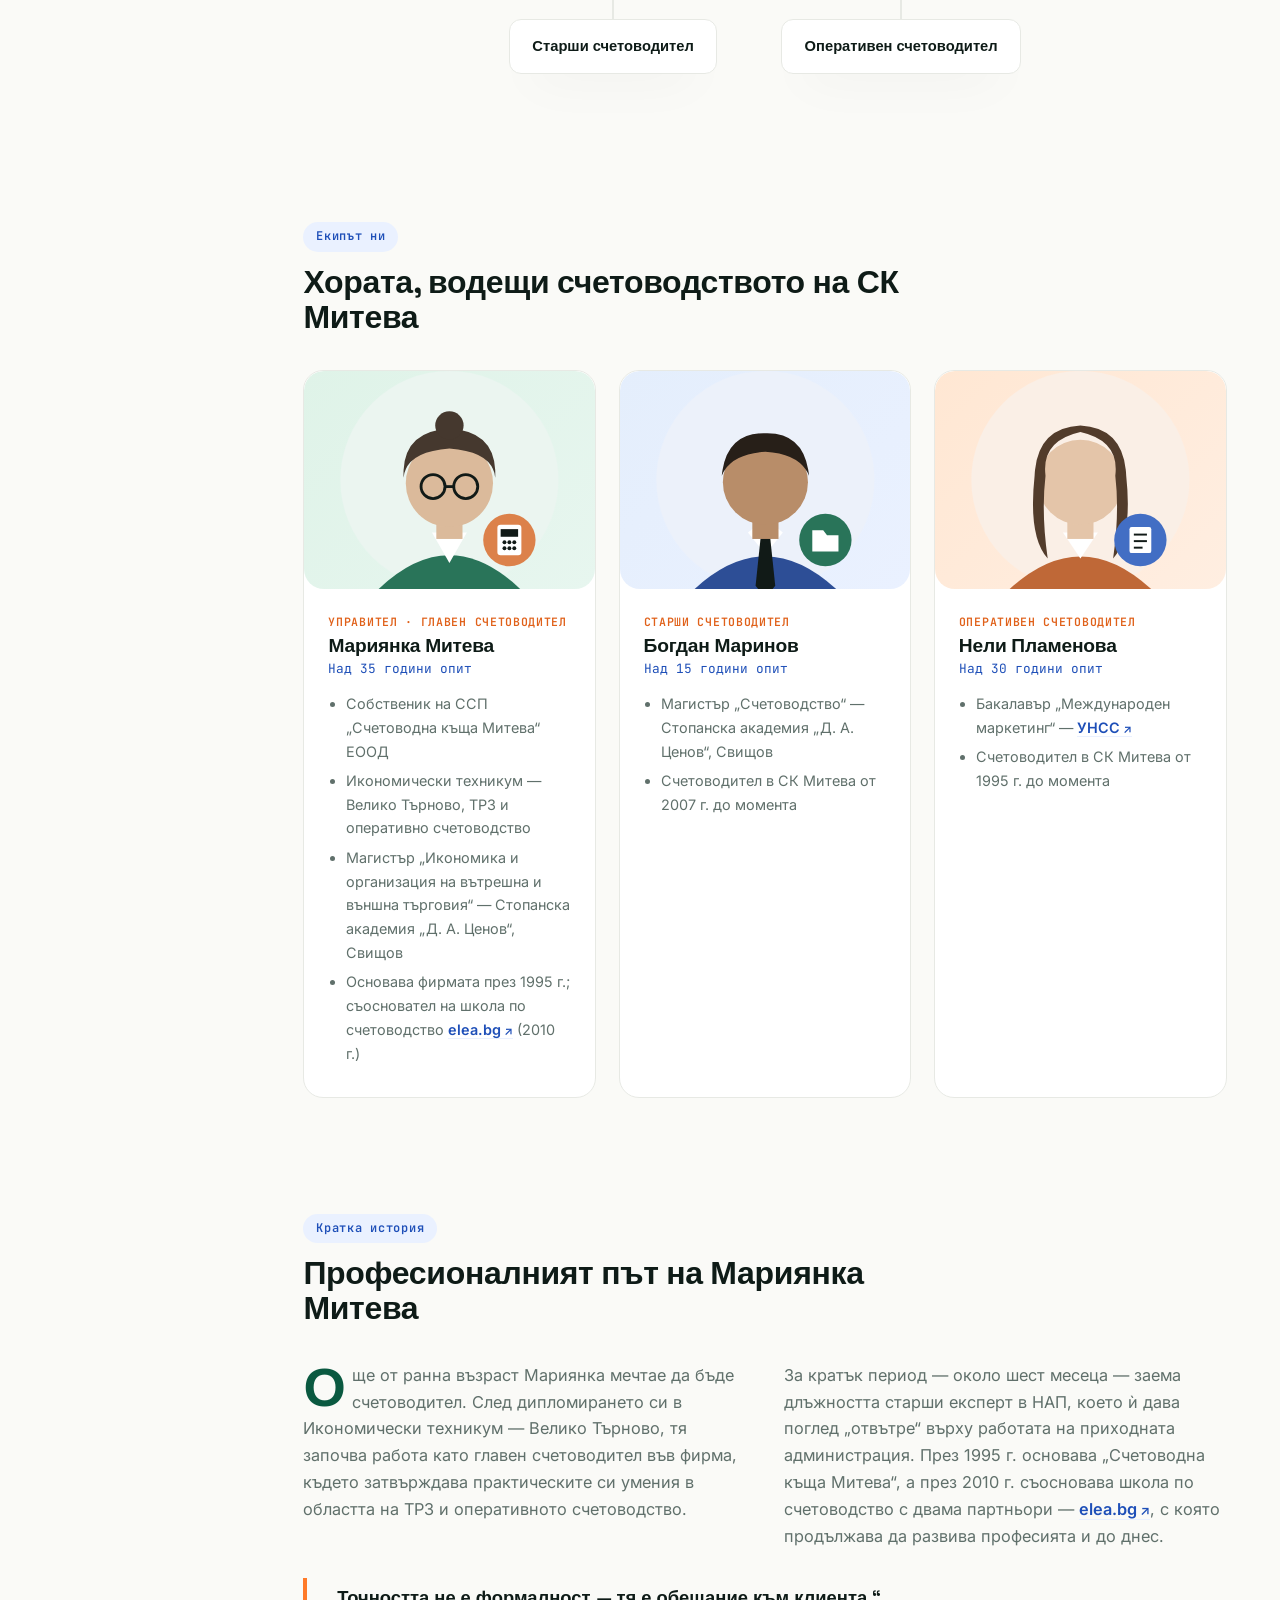
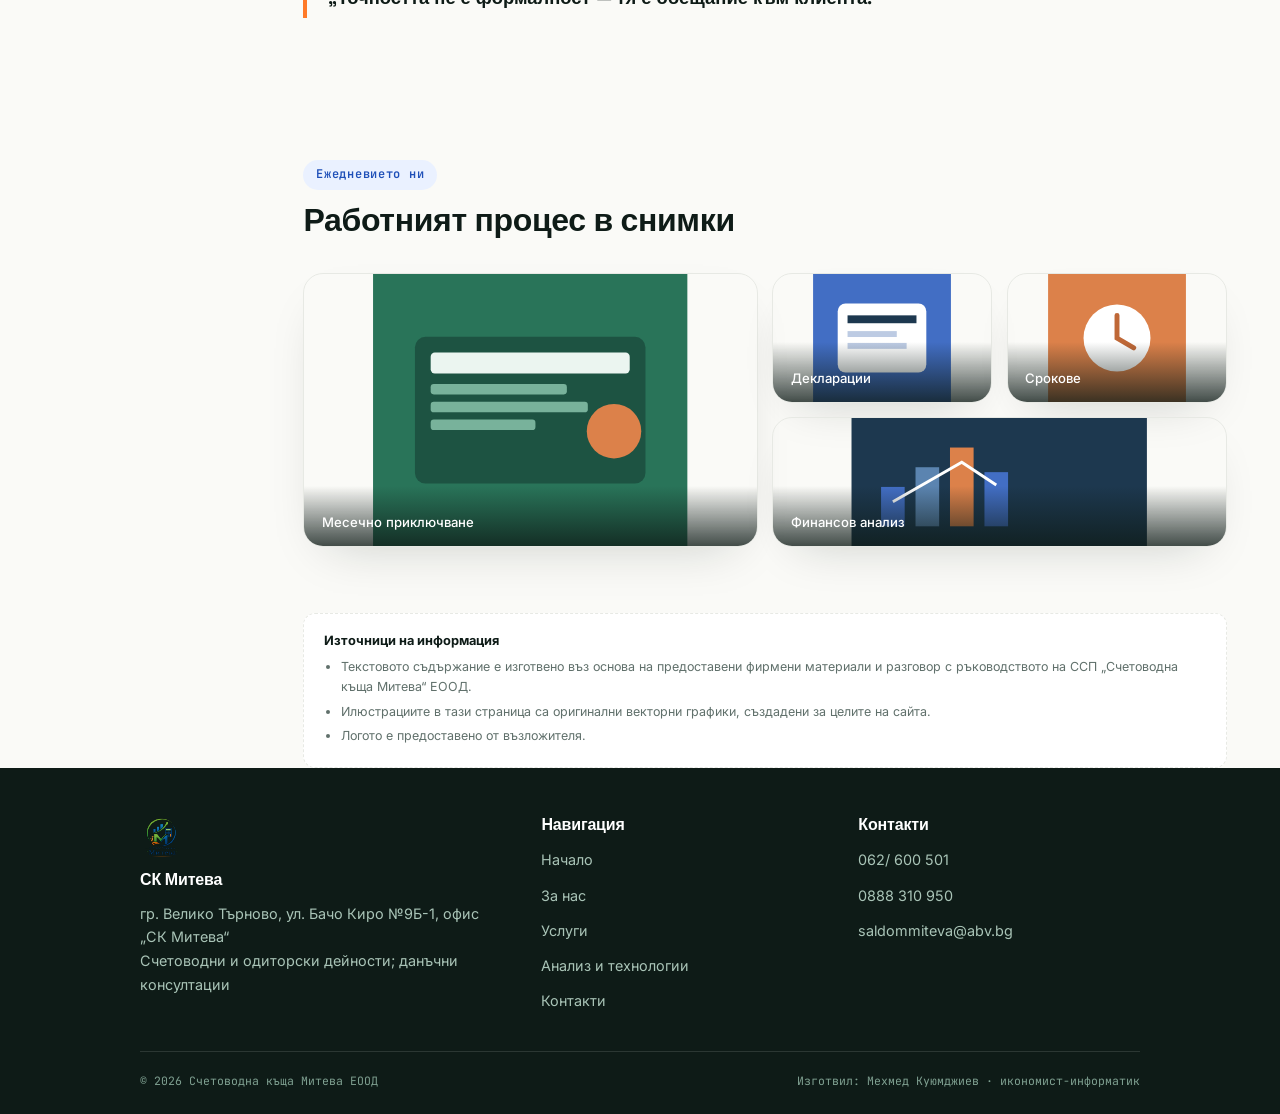
==== commit 0775bda9: "Update logo image paths in about.html" ====
--- a/about.html
+++ b/about.html
@@ -13,10 +13,10 @@
 <meta property="og:site_name" content="Счетоводна къща Митева">
 <meta property="og:title" content="За нас — екипът на Счетоводна къща Митева">
 <meta property="og:description" content="Три десетилетия опит, събрани в един стабилен екип от трима счетоводители във Велико Търново.">
-<meta property="og:image" content="https://www.skmiteva.bg/assets/logo.svg">
+<meta property="og:image" content="https://www.skmiteva.bg/logo.svg">
 <meta property="og:url" content="https://www.skmiteva.bg/about.html">
 <meta property="og:locale" content="bg_BG">
-<link rel="icon" type="image/svg+xml" href="assets/logo.svg">
+<link rel="icon" type="image/svg+xml" href="logo.svg">
 <link rel="preconnect" href="https://fonts.googleapis.com">
 <link rel="preconnect" href="https://fonts.gstatic.com" crossorigin>
 <link href="https://fonts.googleapis.com/css2?family=Space+Grotesk:wght@500;600;700&family=Inter:wght@400;500;600;700&family=JetBrains+Mono:wght@400;500;600&display=swap" rel="stylesheet">
@@ -34,7 +34,7 @@
 
 <div class="page-wrap">
   <aside class="sidebar">
-    <div class="logo-real"><img src="assets/logo.svg" alt="Лого на ССП Счетоводна къща Митева ЕООД" width="170" height="170"></div>
+    <div class="logo-real"><img src="logo.svg" alt="Лого на ССП Счетоводна къща Митева ЕООД" width="170" height="170"></div>
     <ul class="nav-menu">
       <li><a href="index.html"><svg width="18" height="18" viewBox="0 0 24 24" fill="none" stroke="currentColor" stroke-width="2"><path d="M3 11l9-8 9 8"/><path d="M5 10v10h14V10"/></svg><span class="label">Начало</span></a></li>
       <li><a href="about.html"><svg width="18" height="18" viewBox="0 0 24 24" fill="none" stroke="currentColor" stroke-width="2"><circle cx="9" cy="8" r="3.2"/><path d="M2.5 20c0-3.6 3-6 6.5-6s6.5 2.4 6.5 6"/><circle cx="17.5" cy="8.5" r="2.6"/><path d="M15.5 12.5c2.9.2 5 2.3 5 5.5"/></svg><span class="label">За нас</span></a></li>
@@ -308,7 +308,7 @@
 <footer class="bottom-banner">
   <div class="footer-grid">
     <div>
-      <img src="assets/logo.svg" alt="Лого СК Митева" class="footer-logo">
+      <img src="logo.svg" alt="Лого СК Митева" class="footer-logo">
       <h4>СК Митева</h4>
       <p>гр. Велико Търново, ул. Бачо Киро №9Б-1, офис „СК Митева“<br>Счетоводни и одиторски дейности; данъчни консултации</p>
     </div>
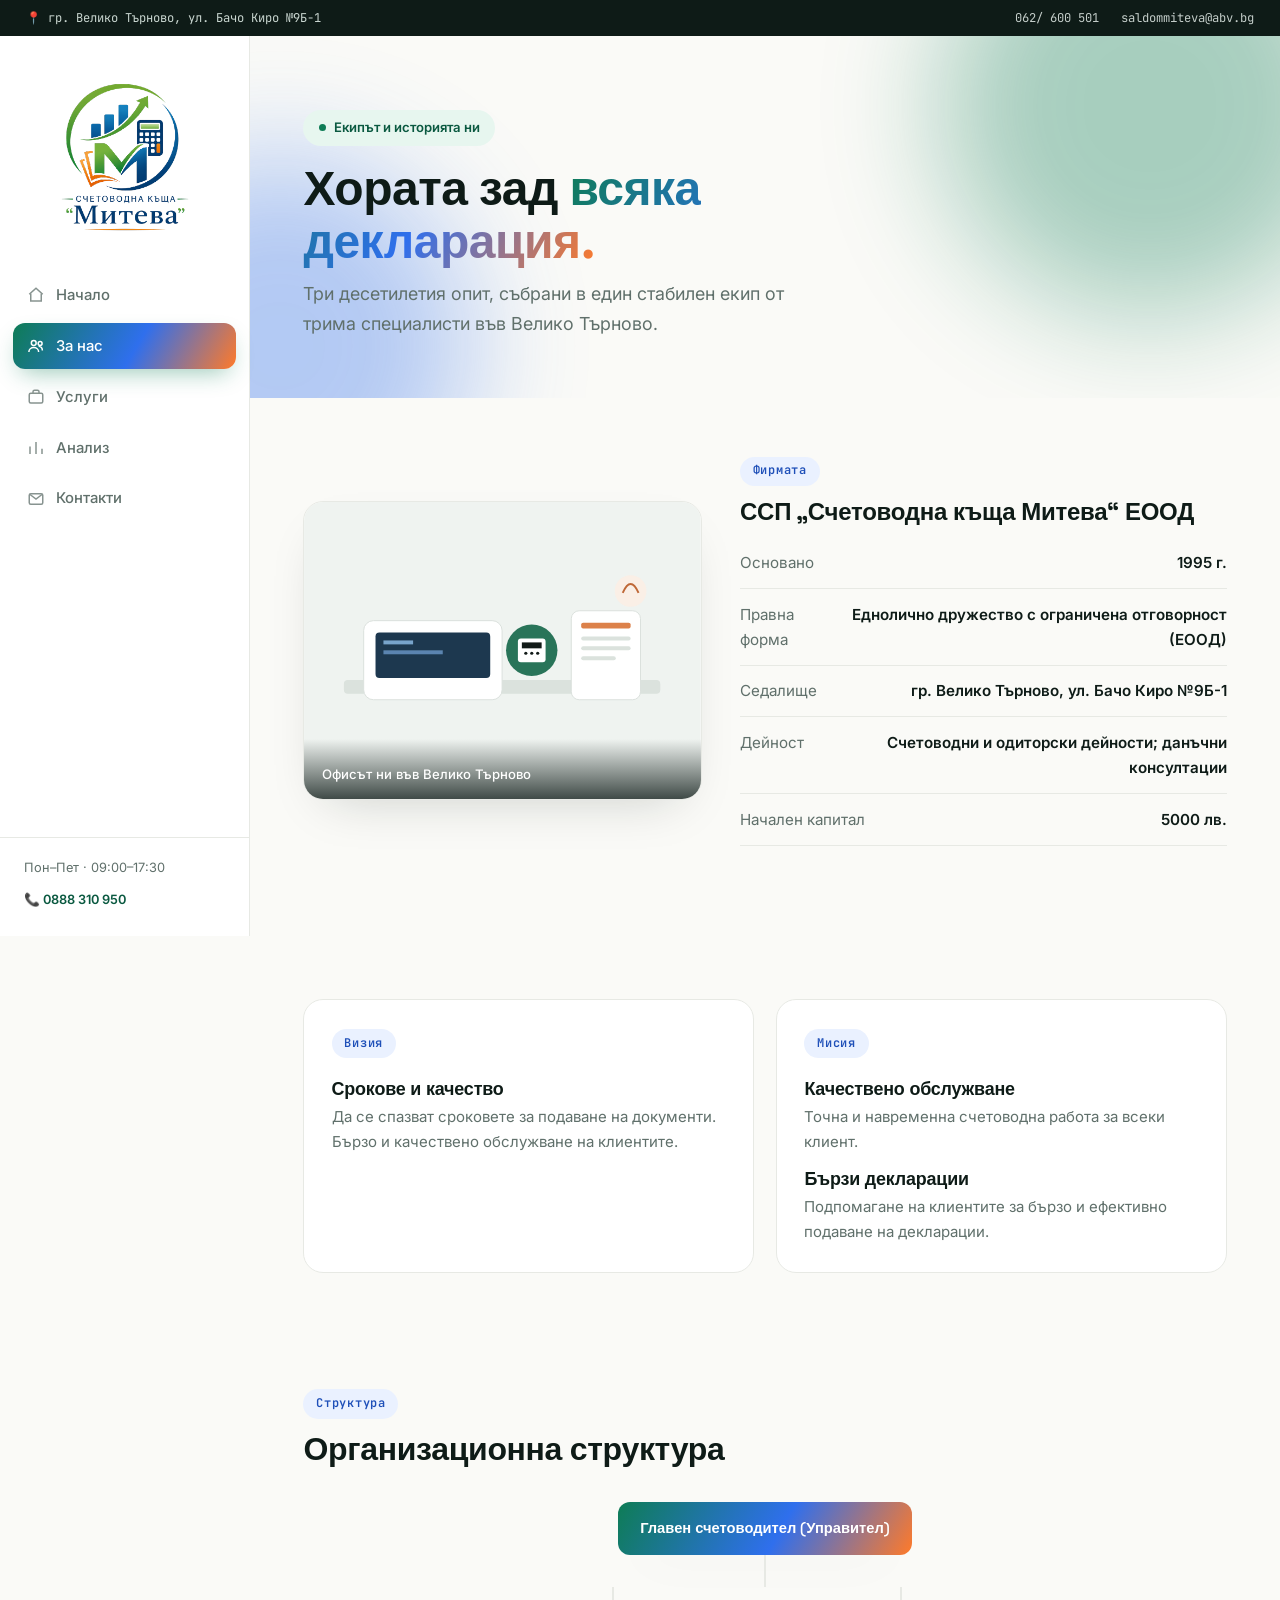
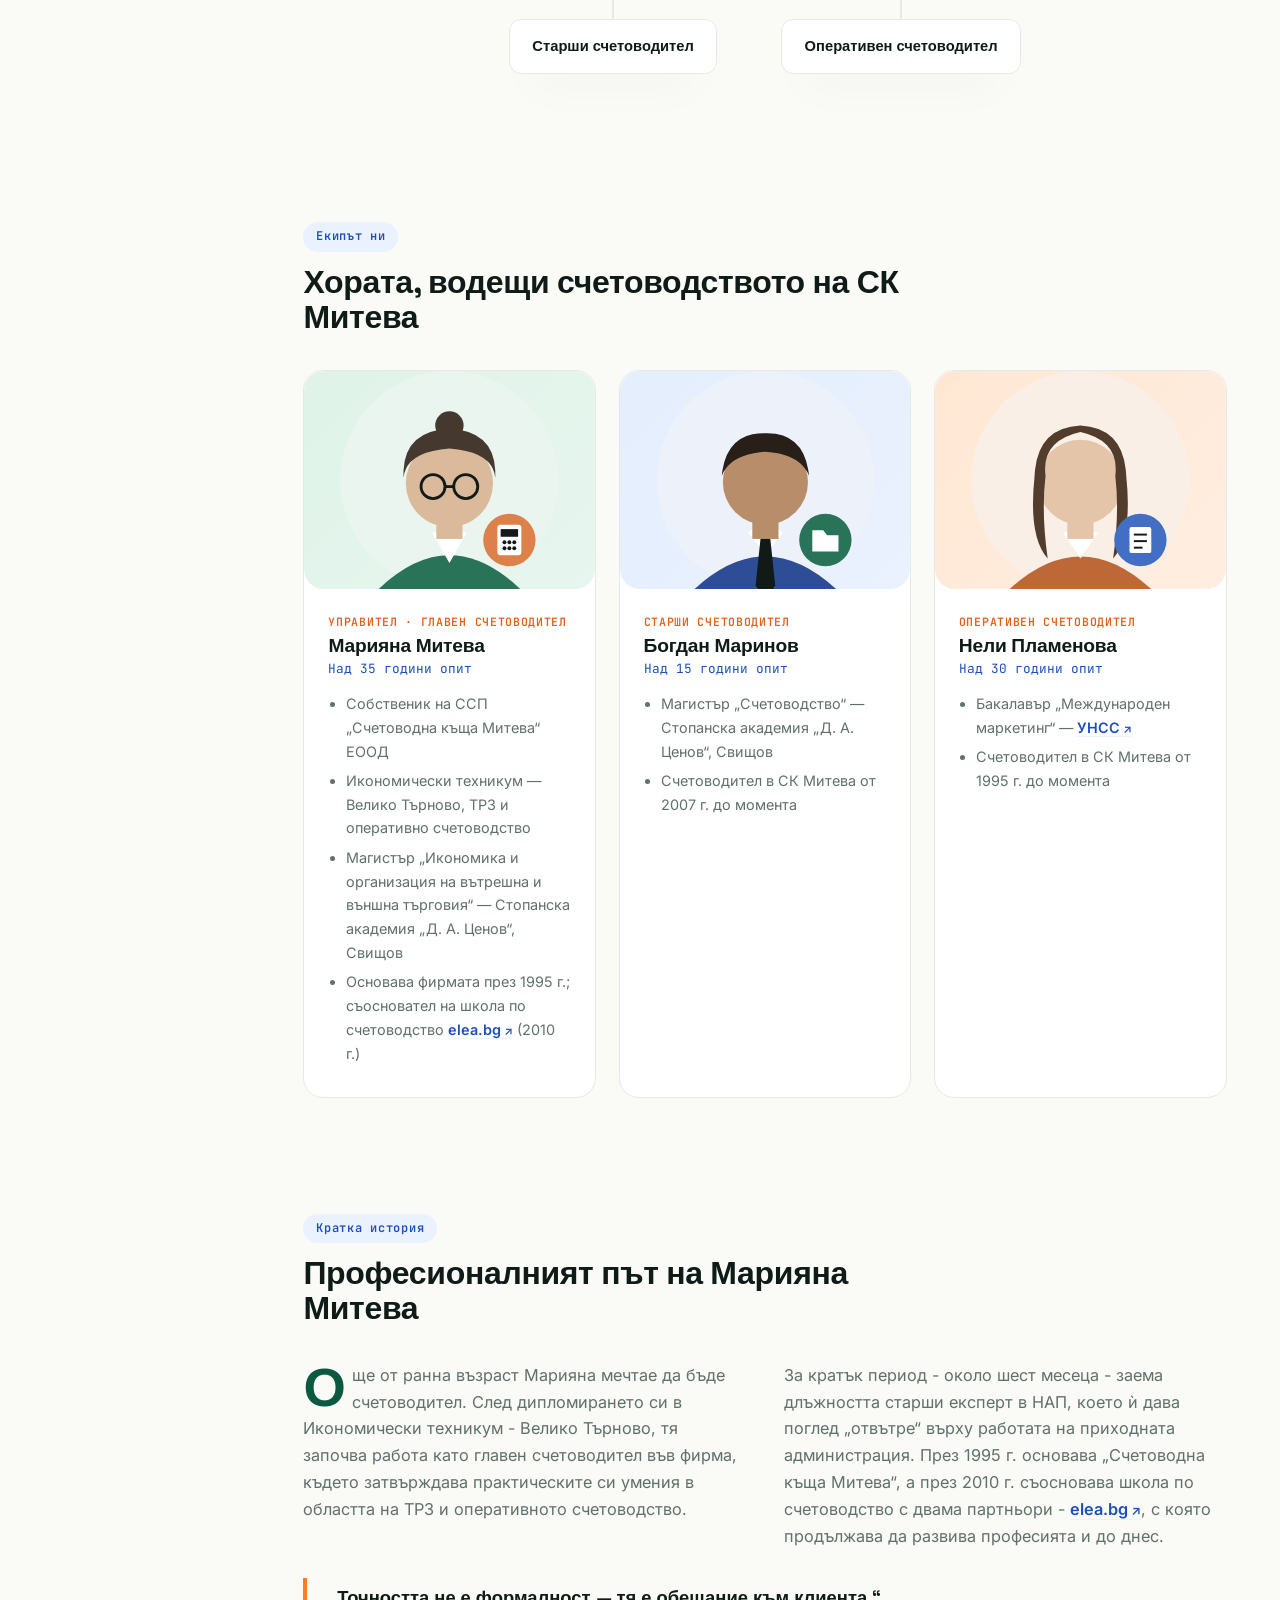
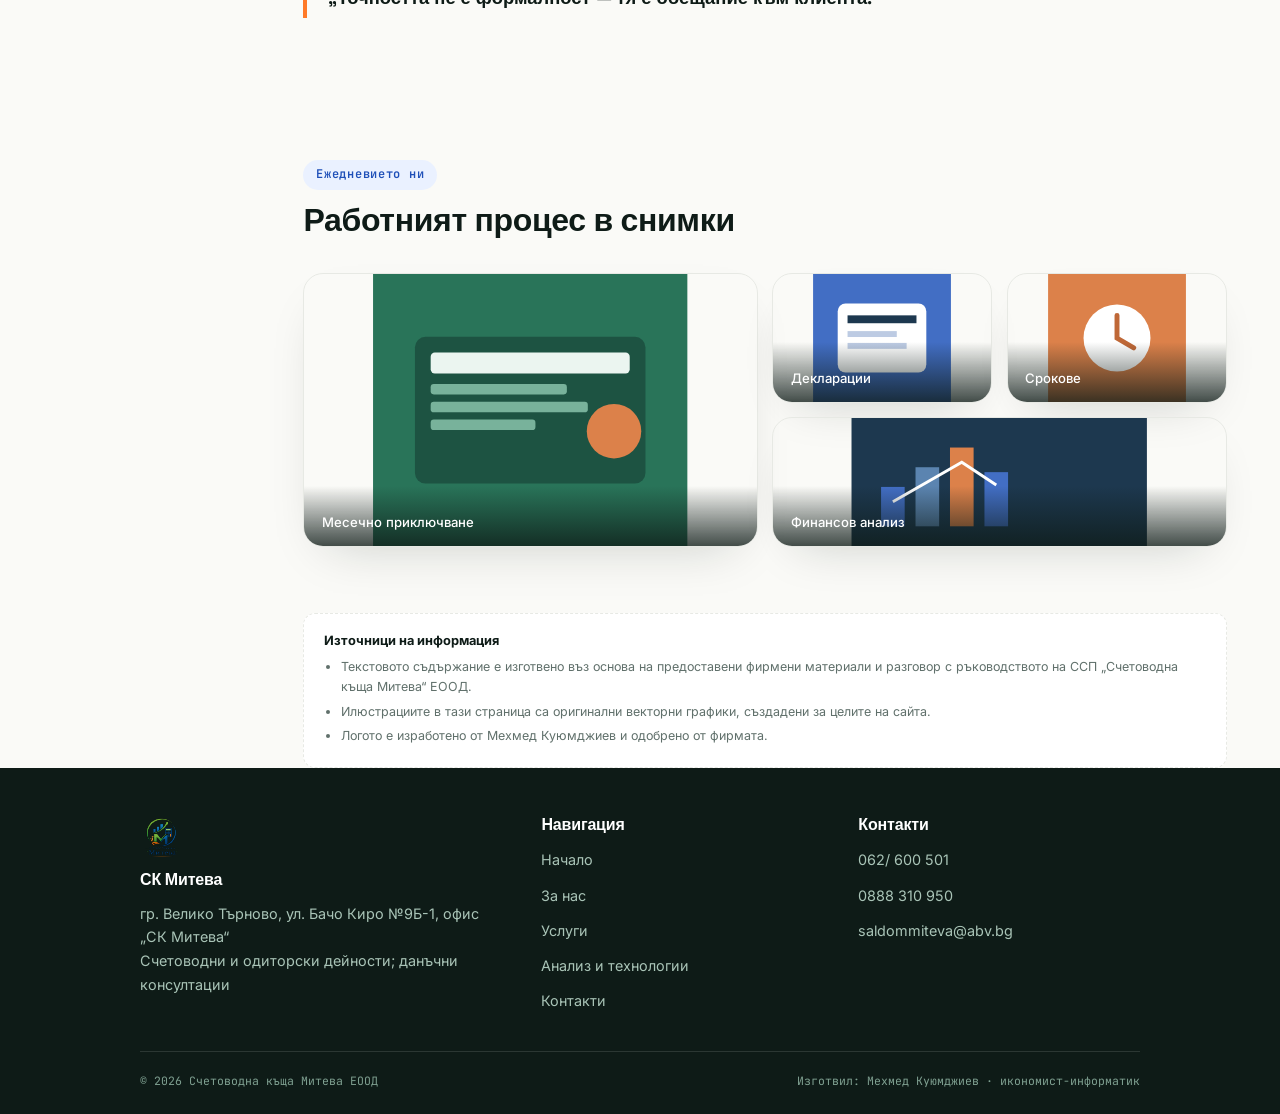
==== commit 294fd6fc: "Correct name from 'Мариянка' to 'Марияна' in about.html" ====
--- a/about.html
+++ b/about.html
@@ -4,8 +4,8 @@
 <meta charset="UTF-8">
 <meta name="viewport" content="width=device-width, initial-scale=1.0">
 <title>За нас — Екипът на Счетоводна къща Митева</title>
-<meta name="description" content="Запознайте се с екипа на ССП „Счетоводна къща Митева“ ЕООД — Мариянка Митева, Богдан Маринов и Нели Пламенова. Над 30 години общ опит във Велико Търново.">
-<meta name="keywords" content="счетоводители Велико Търново, Мариянка Митева, счетоводен екип, СК Митева, счетоводна кантора">
+<meta name="description" content="Запознайте се с екипа на ССП „Счетоводна къща Митева“ ЕООД — Марияна Митева, Богдан Маринов и Нели Пламенова. Над 30 години общ опит във Велико Търново.">
+<meta name="keywords" content="счетоводители Велико Търново, Марияна Митева, счетоводен екип, СК Митева, счетоводна кантора">
 <meta name="robots" content="index, follow">
 <meta name="author" content="ССП „Счетоводна къща Митева“ ЕООД">
 <link rel="canonical" href="https://www.skmiteva.bg/about.html">
@@ -141,7 +141,7 @@
       </div>
     </section>
 
-    <!-- ЕКИП с полово различени илюстрации -->
+ 
     <section>
       <div class="container">
         <div class="section-head reveal">
@@ -151,7 +151,7 @@
 
         <div class="grid grid-3">
 
-          <!-- Мариянка Митева — жена, старша, очила -->
+         
           <div class="team-card reveal">
             <div class="team-photo g1 img-frame" style="border:none; box-shadow:none;">
               <svg viewBox="0 0 200 200" xmlns="http://www.w3.org/2000/svg">
@@ -176,7 +176,7 @@
             </div>
             <div class="team-body">
               <span class="role">Управител · Главен счетоводител</span>
-              <h3>Мариянка Митева</h3>
+              <h3>Марияна Митева</h3>
               <span class="years">Над 35 години опит</span>
               <ul>
                 <li>Собственик на ССП „Счетоводна къща Митева“ ЕООД</li>
@@ -254,18 +254,18 @@
       <div class="container">
         <div class="section-head reveal">
           <span class="eyebrow-tag">Кратка история</span>
-          <h2>Професионалният път на Мариянка Митева</h2>
+          <h2>Професионалният път на Марияна Митева</h2>
         </div>
         <div class="cols-text reveal">
-          <p class="drop-cap">Още от ранна възраст Мариянка мечтае да бъде счетоводител.
-          След дипломирането си в Икономически техникум — Велико Търново, тя
+          <p class="drop-cap">Още от ранна възраст Марияна мечтае да бъде счетоводител.
+          След дипломирането си в Икономически техникум - Велико Търново, тя
           започва работа като главен счетоводител във фирма, където затвърждава
           практическите си умения в областта на ТРЗ и оперативното счетоводство.</p>
-          <p>За кратък период — около шест месеца — заема длъжността старши
+          <p>За кратък период - около шест месеца - заема длъжността старши
           експерт в НАП, което ѝ дава поглед „отвътре“ върху работата на
           приходната администрация. През 1995 г. основава „Счетоводна къща
           Митева“, а през 2010 г. съосновава школа по счетоводство с двама
-          партньори — <a href="https://elea.bg" target="_blank" rel="noopener" class="ext-link">elea.bg</a>,
+          партньори - <a href="https://elea.bg" target="_blank" rel="noopener" class="ext-link">elea.bg</a>,
           с която продължава да развива професията и до днес.</p>
         </div>
         <div class="pull-quote reveal">„Точността не е формалност — тя е обещание към клиента.“</div>
@@ -297,7 +297,7 @@
         <ul>
           <li>Текстовото съдържание е изготвено въз основа на предоставени фирмени материали и разговор с ръководството на ССП „Счетоводна къща Митева“ ЕООД.</li>
           <li>Илюстрациите в тази страница са оригинални векторни графики, създадени за целите на сайта.</li>
-          <li>Логото е предоставено от възложителя.</li>
+          <li>Логото е изработено от Мехмед Куюмджиев и одобрено от фирмата.</li>
         </ul>
       </div>
     </div>
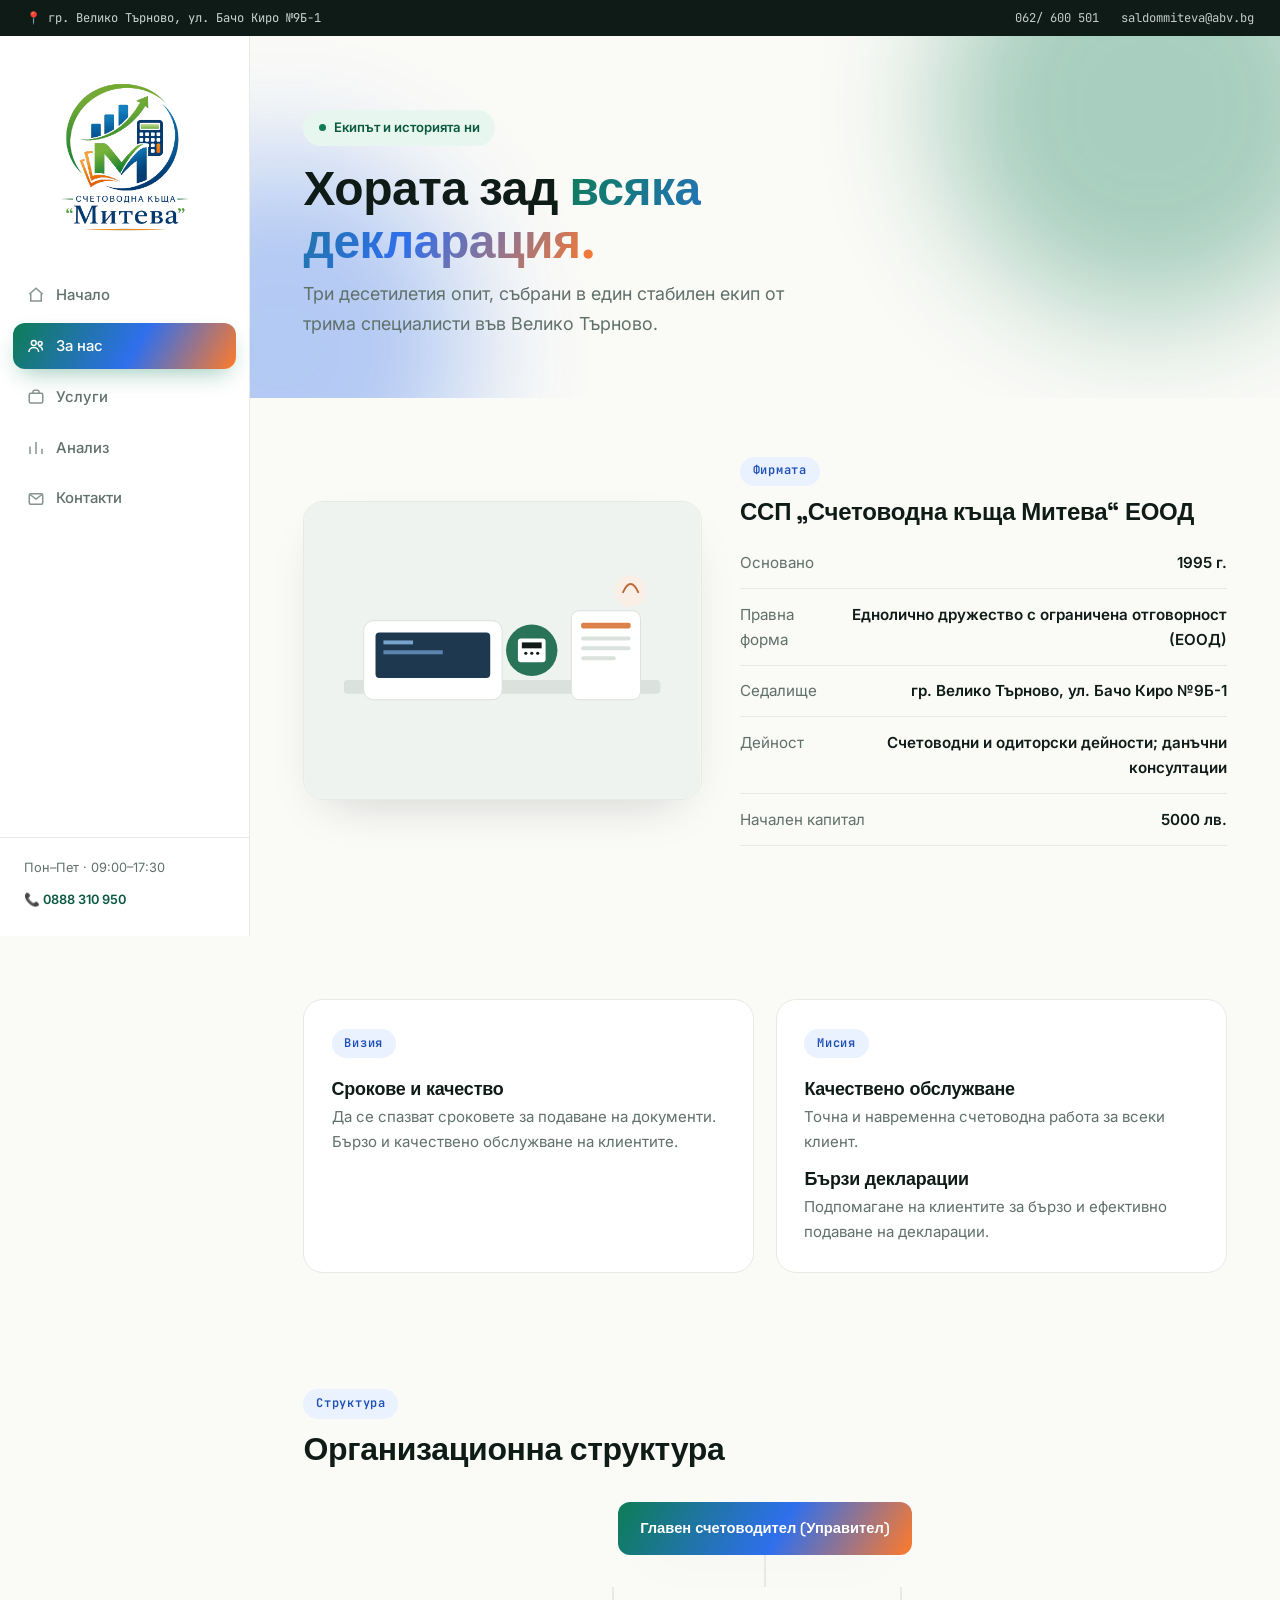
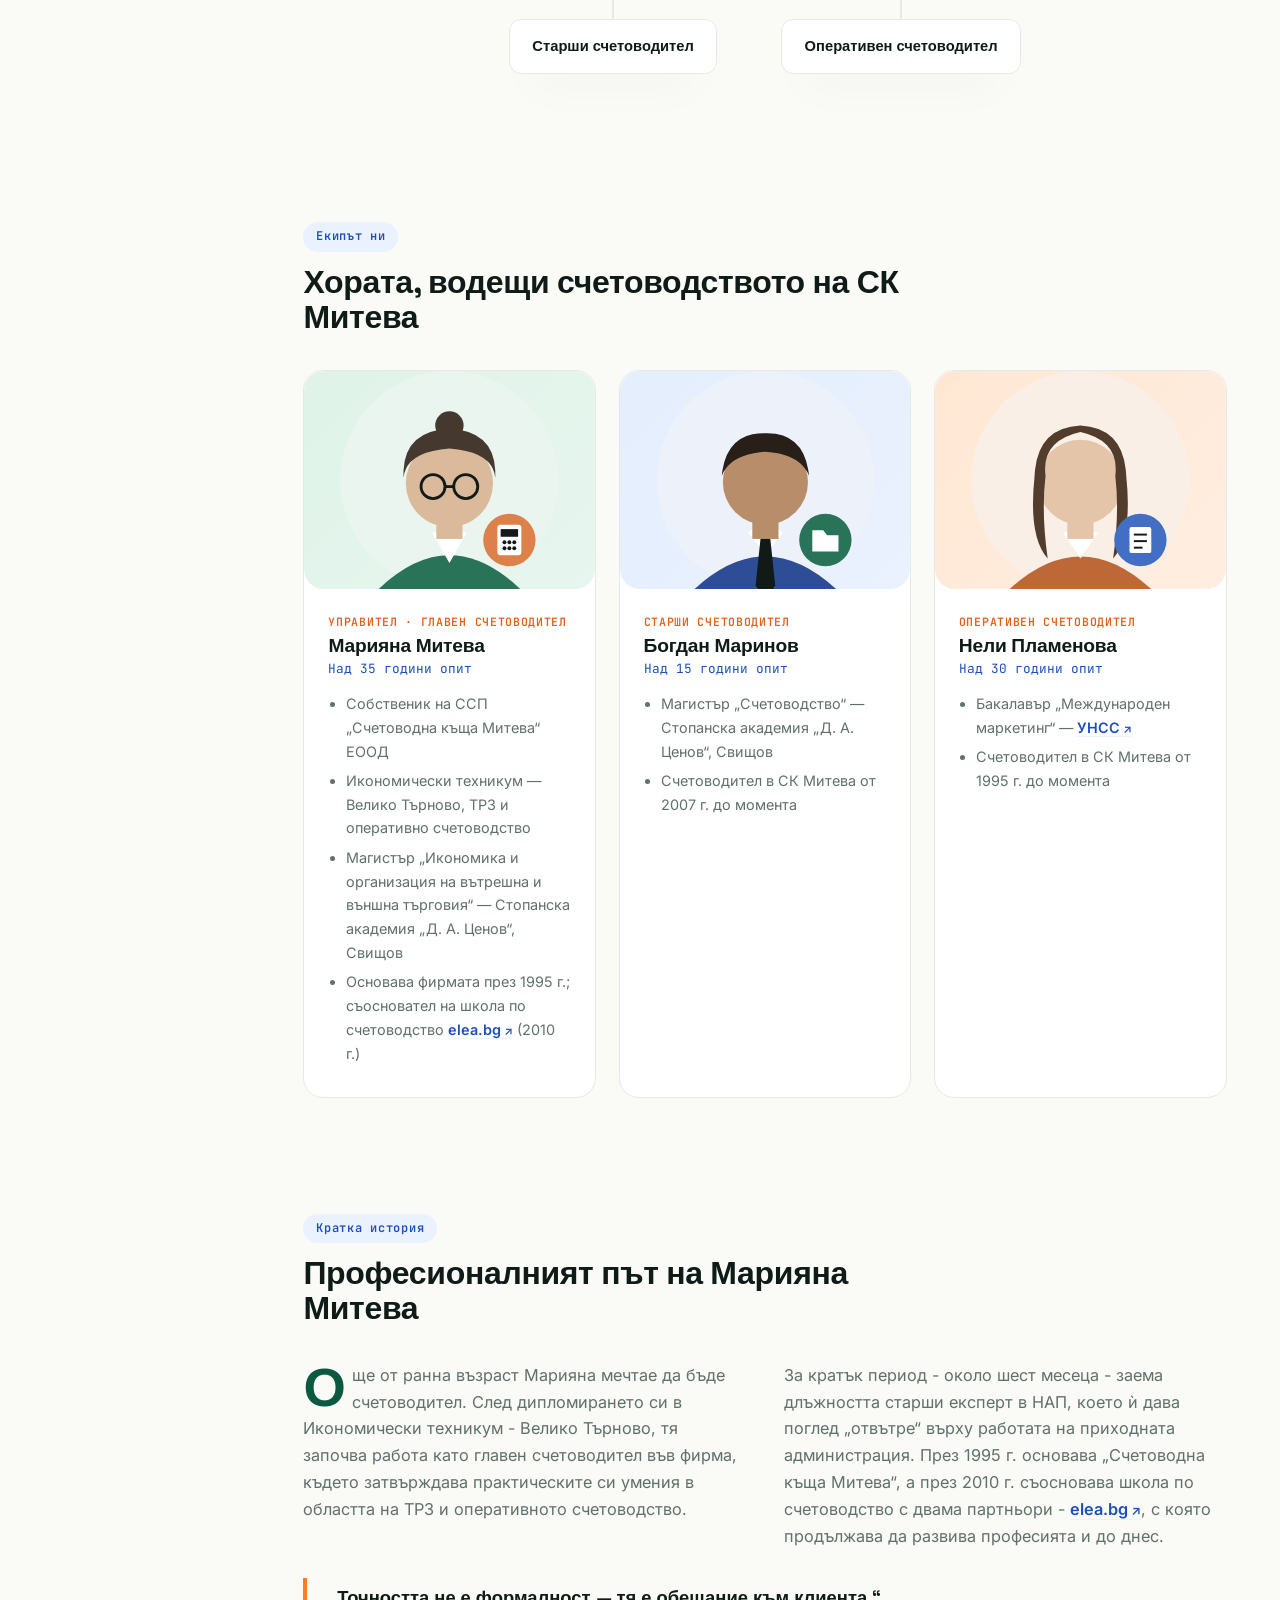
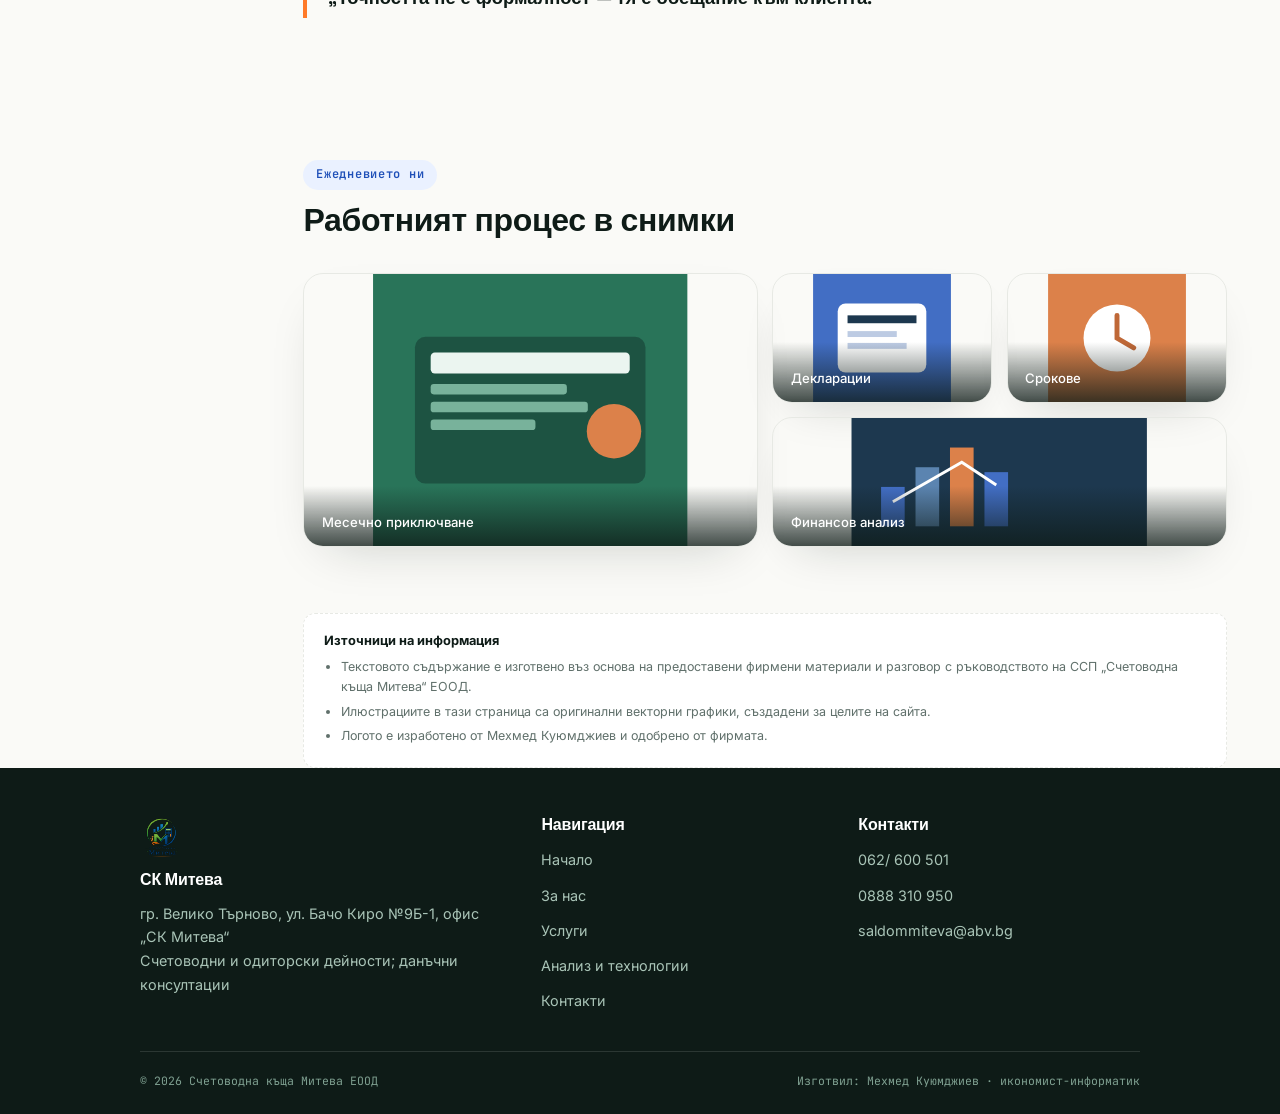
==== commit d82f26c6: "Update about.html" ====
--- a/about.html
+++ b/about.html
@@ -3,6 +3,17 @@
 <head>
 <meta charset="UTF-8">
 <meta name="viewport" content="width=device-width, initial-scale=1.0">
+   <meta name="description" content="СК Митева – счетоводни услуги, счетоводство, ТРЗ, данъчни консултации и фирмено обслужване.">
+    <meta property="og:site_name" content="СК Митева">
+    <script type="application/ld+json">
+{
+  "@context":"https://schema.org",
+  "@type":"WebSite",
+  "name":"СК Митева",
+  "alternateName":"Счетоводна къща Митева",
+  "url":"https://saldommiteva.github.io/site.github.io/"
+}
+</script>
 <title>За нас — Екипът на Счетоводна къща Митева</title>
 <meta name="description" content="Запознайте се с екипа на ССП „Счетоводна къща Митева“ ЕООД — Марияна Митева, Богдан Маринов и Нели Пламенова. Над 30 години общ опит във Велико Търново.">
 <meta name="keywords" content="счетоводители Велико Търново, Марияна Митева, счетоводен екип, СК Митева, счетоводна кантора">
@@ -84,7 +95,7 @@
                 <circle cx="330" cy="90" r="16" fill="#FFEEE1"/>
                 <path d="M322 92 q8 -18 16 0" fill="none" stroke="#E0611A" stroke-width="2"/>
               </svg>
-              <span class="cap">Офисът ни във Велико Търново</span>
+              
             </div>
           </div>
           <div class="float-text">
@@ -323,7 +334,7 @@
   </div>
   <div class="footer-bottom">
     <span>© 2026 Счетоводна къща Митева ЕООД</span>
-    <span>Изготвил: Мехмед Куюмджиев · икономист-информатик</span>
+     <span>  <a href="https://sites.google.com/view/kuyumdzhiev-designs-eu/%D0%B7%D0%B0-%D0%BC%D0%B5%D0%BD?authuser=0">Изготвил: Мехмед Куюмджиев · икономист-информатик</a></span>
   </div>
 </footer>
 
